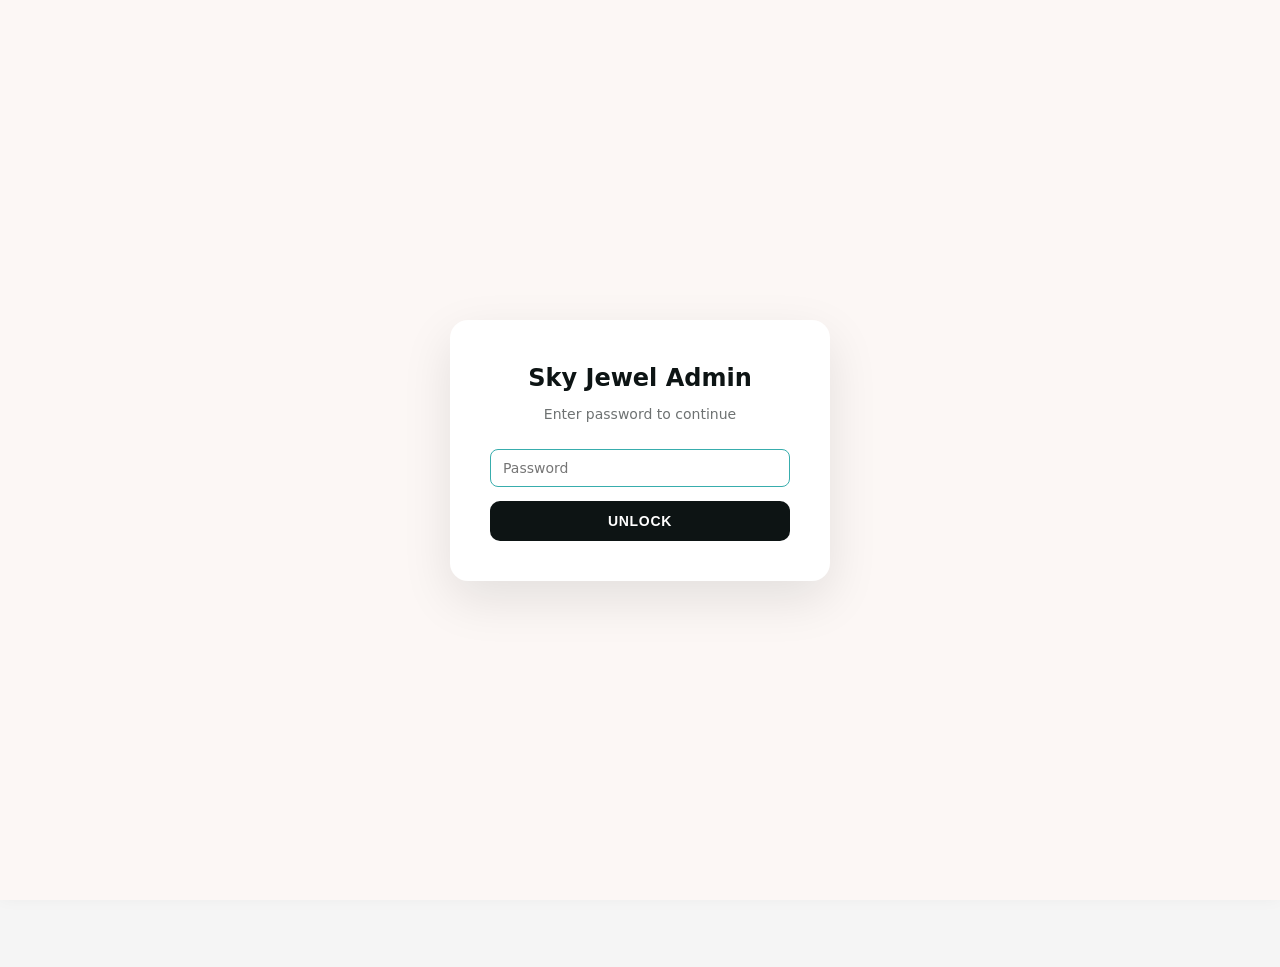
==== admin.html @ 489d31d0 "Add files via upload" ====
<!DOCTYPE html>
<html lang="en">
<head>
<meta charset="UTF-8" />
<meta name="viewport" content="width=device-width, initial-scale=1.0" />
<title>Sky Jewel — Admin Panel</title>
<meta name="robots" content="noindex,nofollow" />
<style>
  :root{
    --teal:#38adad; --teal-deep:#1f7d7d; --teal-soft:#cfeaea;
    --orange:#FE582A; --ink:#0d1414; --cream:#fcf7f5;
    --line:rgba(13,20,20,.10); --danger:#e53935;
    --shadow-sm:0 4px 18px rgba(13,20,20,.06);
    --shadow-md:0 18px 50px rgba(13,20,20,.10);
  }
  *{box-sizing:border-box;margin:0;padding:0}
  body{font-family:system-ui,-apple-system,Segoe UI,Roboto,Helvetica,Arial,sans-serif;background:#f5f5f5;color:var(--ink);line-height:1.5}

  .gate{position:fixed;inset:0;background:var(--cream);display:flex;align-items:center;justify-content:center;z-index:1000;padding:20px}
  .gate__card{background:#fff;border-radius:18px;padding:40px;box-shadow:var(--shadow-md);max-width:380px;width:100%;text-align:center}
  .gate__card h1{font-size:24px;margin-bottom:8px}
  .gate__card p{font-size:14px;color:rgba(13,20,20,.6);margin-bottom:24px}
  .gate__card input{width:100%;padding:12px 16px;border:1px solid var(--line);border-radius:10px;font-size:14px;margin-bottom:14px}
  .gate__card button{width:100%;padding:12px;border-radius:10px;background:var(--ink);color:#fff;border:none;font-weight:700;cursor:pointer;font-size:14px;text-transform:uppercase;letter-spacing:.05em}
  .gate__card button:hover{background:var(--teal)}
  .gate__err{color:var(--danger);font-size:13px;margin-top:-8px;margin-bottom:14px;display:none}

  .topbar{background:var(--ink);color:#fff;padding:16px 24px;display:flex;align-items:center;justify-content:space-between;gap:12px;flex-wrap:wrap;position:sticky;top:0;z-index:50;box-shadow:var(--shadow-sm)}
  .topbar h1{font-size:18px;letter-spacing:.05em;text-transform:uppercase}
  .topbar .actions{display:flex;gap:8px;flex-wrap:wrap}
  .btn{padding:10px 18px;border:none;border-radius:8px;font-weight:700;cursor:pointer;font-size:13px;text-transform:uppercase;letter-spacing:.04em;display:inline-flex;align-items:center;gap:6px;transition:transform .2s,background .2s}
  .btn:hover{transform:translateY(-1px)}
  .btn--primary{background:var(--teal);color:#fff}
  .btn--primary:hover{background:var(--teal-deep)}
  .btn--ghost{background:transparent;color:#fff;border:1px solid rgba(255,255,255,.3)}
  .btn--ghost:hover{background:rgba(255,255,255,.1)}
  .btn--danger{background:var(--danger);color:#fff}
  .btn--add{background:var(--teal-soft);color:var(--teal-deep)}
  .btn--ai{background:linear-gradient(135deg,#7c3aed,#3b82f6);color:#fff}
  .btn--small{padding:6px 12px;font-size:11px}
  .btn[disabled]{opacity:.5;cursor:not-allowed}

  .container{max-width:1200px;margin:0 auto;padding:24px}
  .grid-2{display:grid;grid-template-columns:1fr 1fr;gap:14px}
  @media (max-width:760px){.grid-2{grid-template-columns:1fr}}

  .card{background:#fff;border-radius:14px;padding:22px;box-shadow:var(--shadow-sm);margin-bottom:18px}
  .card h2{font-size:16px;text-transform:uppercase;letter-spacing:.06em;margin-bottom:16px;color:var(--teal-deep);display:flex;align-items:center;gap:8px}
  .card h2 .badge{background:var(--teal);color:#fff;font-size:11px;padding:2px 8px;border-radius:99px;letter-spacing:.05em}
  label{display:block;font-size:11px;font-weight:700;text-transform:uppercase;letter-spacing:.06em;color:rgba(13,20,20,.55);margin-bottom:6px}
  input[type=text],input[type=tel],input[type=password],textarea,select{width:100%;padding:10px 12px;border:1px solid var(--line);border-radius:8px;font-size:14px;font-family:inherit;background:#fafafa}
  input:focus,textarea:focus,select:focus{outline:none;border-color:var(--teal);background:#fff}
  textarea{resize:vertical;min-height:60px}

  .prod{background:#fff;border:1px solid var(--line);border-radius:14px;margin-bottom:14px;overflow:hidden;box-shadow:var(--shadow-sm)}
  .prod__head{padding:14px 18px;background:#fafafa;display:flex;align-items:center;justify-content:space-between;cursor:pointer;border-bottom:1px solid var(--line);gap:12px;flex-wrap:wrap}
  .prod__head h3{font-size:15px;display:flex;align-items:center;gap:10px;flex:1;min-width:0}
  .prod__head h3 span{overflow:hidden;text-overflow:ellipsis;white-space:nowrap}
  .prod__head .thumb{width:40px;height:40px;border-radius:8px;object-fit:cover;background:var(--teal-soft);border:1px solid var(--line);flex-shrink:0}
  .prod__head .arrow{transition:transform .2s;font-size:14px;color:rgba(13,20,20,.5)}
  .prod.is-open .prod__head .arrow{transform:rotate(90deg)}
  .prod__body{display:none;padding:20px}
  .prod.is-open .prod__body{display:block}
  .prod__actions{display:flex;gap:6px;align-items:center;flex-shrink:0}

  .section-title{font-size:11px;font-weight:700;text-transform:uppercase;letter-spacing:.06em;color:rgba(13,20,20,.55);margin:18px 0 10px;display:flex;align-items:center;justify-content:space-between}

  /* Images grid */
  .imgs-grid{display:grid;grid-template-columns:repeat(auto-fill,minmax(180px,1fr));gap:10px}
  .img-tile{border:1px solid var(--line);border-radius:10px;background:#fafafa;overflow:hidden;display:flex;flex-direction:column}
  .img-tile__preview{aspect-ratio:4/3;background:var(--teal-soft);display:flex;align-items:center;justify-content:center;color:var(--teal-deep);font-size:11px;text-align:center;overflow:hidden}
  .img-tile__preview img{width:100%;height:100%;object-fit:cover}
  .img-tile__body{padding:8px;display:flex;flex-direction:column;gap:6px}
  .img-tile__body input,.img-tile__body select{padding:6px 8px;font-size:12px;border-radius:6px}
  .img-tile__actions{display:flex;gap:4px;justify-content:space-between;align-items:center}
  .img-tile__del{background:rgba(229,57,53,.1);color:var(--danger);border:none;width:28px;height:28px;border-radius:6px;cursor:pointer;font-size:14px}
  .img-tile__del:hover{background:var(--danger);color:#fff}
  .add-img{display:flex;align-items:center;justify-content:center;border:2px dashed var(--line);border-radius:10px;aspect-ratio:4/3;cursor:pointer;color:rgba(13,20,20,.4);font-size:13px;transition:border-color .2s,color .2s}
  .add-img:hover{border-color:var(--teal);color:var(--teal-deep)}

  /* Colors */
  .colors-list{display:flex;flex-wrap:wrap;gap:8px;margin-bottom:10px}
  .color-chip{display:flex;align-items:center;gap:8px;padding:6px 8px 6px 12px;background:#fafafa;border:1px solid var(--line);border-radius:99px;font-size:13px}
  .color-chip__dot{width:18px;height:18px;border-radius:50%;border:1px solid var(--line)}
  .color-chip__remove{background:rgba(229,57,53,.1);color:var(--danger);border:none;width:22px;height:22px;border-radius:50%;cursor:pointer;font-size:14px;display:flex;align-items:center;justify-content:center}
  .color-chip__remove:hover{background:var(--danger);color:#fff}
  .color-add-row{display:grid;grid-template-columns:auto 1fr 1fr auto;gap:8px;align-items:center}
  @media (max-width:600px){.color-add-row{grid-template-columns:auto 1fr;gap:6px}.color-add-row input[type=text]{grid-column:span 1}}
  .color-add-row input[type=color]{width:40px;height:40px;border:1px solid var(--line);border-radius:8px;cursor:pointer;padding:2px;background:#fff}

  .footer-bar{position:sticky;bottom:0;background:#fff;border-top:1px solid var(--line);padding:14px 24px;display:flex;justify-content:space-between;align-items:center;gap:10px;flex-wrap:wrap;box-shadow:0 -4px 18px rgba(13,20,20,.06);z-index:40}
  .status{font-size:12px;color:rgba(13,20,20,.55)}
  .status.is-saved{color:var(--teal-deep)}
  .status.is-dirty{color:var(--orange);font-weight:700}

  .toast{position:fixed;bottom:80px;left:50%;transform:translateX(-50%);background:var(--ink);color:#fff;padding:14px 22px;border-radius:99px;font-size:13px;box-shadow:var(--shadow-md);z-index:200;opacity:0;pointer-events:none;transition:opacity .3s,transform .3s;max-width:90vw}
  .toast.show{opacity:1;transform:translateX(-50%) translateY(-8px)}

  .pending-images{margin-top:12px;padding:12px;background:#fff8e1;border-left:3px solid var(--orange);border-radius:8px;font-size:13px}
  .pending-images h4{font-size:12px;text-transform:uppercase;color:var(--orange);margin-bottom:6px;letter-spacing:.05em}
  .pending-images ul{list-style:none;padding:0}
  .pending-images li{padding:4px 0;display:flex;justify-content:space-between;align-items:center;gap:10px;flex-wrap:wrap}
  .pending-images li code{background:rgba(0,0,0,.06);padding:2px 6px;border-radius:4px;font-size:12px}
  .pending-images .btn{padding:5px 10px;font-size:11px}

  /* AI Modal */
  .modal{position:fixed;inset:0;background:rgba(0,0,0,.5);display:none;align-items:center;justify-content:center;z-index:300;padding:20px}
  .modal.show{display:flex}
  .modal__card{background:#fff;border-radius:14px;padding:24px;max-width:500px;width:100%;box-shadow:var(--shadow-md)}
  .modal__card h3{font-size:18px;margin-bottom:6px}
  .modal__card p{font-size:13px;color:rgba(13,20,20,.6);margin-bottom:14px}
  .modal__actions{display:flex;gap:8px;justify-content:flex-end;margin-top:14px}

  .hint{font-size:12px;color:rgba(13,20,20,.55);line-height:1.5;margin-top:6px}
</style>
</head>
<body>

<div class="gate" id="gate">
  <div class="gate__card">
    <h1>Sky Jewel Admin</h1>
    <p>Enter password to continue</p>
    <input type="password" id="gatePass" placeholder="Password" autocomplete="off" />
    <div class="gate__err" id="gateErr">Incorrect password</div>
    <button id="gateBtn">Unlock</button>
  </div>
</div>

<header class="topbar">
  <h1>Sky Jewel — Products Admin</h1>
  <div class="actions">
    <a href="products.html" target="_blank" class="btn btn--ghost">Preview</a>
    <button id="btnImport" class="btn btn--ghost">Import JSON</button>
    <input type="file" id="fileImport" accept="application/json" style="display:none" />
    <button id="btnExport" class="btn btn--primary">Export products.json</button>
  </div>
</header>

<div class="container">

  <!-- AI Settings -->
  <div class="card">
    <h2>✨ AI Settings <span class="badge" id="aiStatus">Not configured</span></h2>
    <div class="grid-2">
      <div>
        <label>Provider</label>
        <select id="aiProvider">
          <option value="groq">Groq (free tier — recommended)</option>
          <option value="openai">OpenAI</option>
          <option value="custom">Custom OpenAI-compatible</option>
        </select>
      </div>
      <div>
        <label>Model</label>
        <input type="text" id="aiModel" placeholder="llama-3.3-70b-versatile" />
      </div>
      <div style="grid-column:1/-1">
        <label>API Key</label>
        <input type="password" id="aiKey" placeholder="Paste your API key" autocomplete="off" />
        <p class="hint">Stored only in this browser (localStorage). Get a free Groq key at <a href="https://console.groq.com/keys" target="_blank" style="color:var(--teal-deep)">console.groq.com/keys</a>.</p>
      </div>
      <div id="aiCustomEndpointWrap" style="display:none;grid-column:1/-1">
        <label>Custom endpoint URL</label>
        <input type="text" id="aiEndpoint" placeholder="https://api.example.com/v1/chat/completions" />
      </div>
    </div>
  </div>

  <!-- General -->
  <div class="card">
    <h2>General Settings</h2>
    <div class="grid-2">
      <div><label>Hero Kicker (English)</label><input type="text" id="heroKickerEn" /></div>
      <div><label>Hero Kicker (Arabic)</label><input type="text" id="heroKickerAr" dir="rtl" /></div>
      <div><label>Hero Title (English)</label><input type="text" id="heroTitleEn" /></div>
      <div><label>Hero Title (Arabic)</label><input type="text" id="heroTitleAr" dir="rtl" /></div>
      <div><label>WhatsApp Phone (digits + country code)</label><input type="tel" id="waPhone" placeholder="966583801179" /></div>
    </div>
  </div>

  <!-- Products -->
  <div class="card">
    <h2>Products <span class="badge" id="prodCount">0</span></h2>
    <div id="productsList"></div>
    <button class="btn btn--add" id="btnAddProduct">+ Add Product</button>
  </div>

  <div class="card" id="pendingCard" style="display:none">
    <h2>Pending Image Files</h2>
    <p style="font-size:13px;color:rgba(13,20,20,.6);margin-bottom:10px">
      You uploaded these images. Click <strong>Download</strong> for each, then place them inside the
      <code>images/</code> folder of your project before pushing to GitHub.
    </p>
    <div class="pending-images"><ul id="pendingList"></ul></div>
  </div>

</div>

<div class="footer-bar">
  <span class="status" id="status">Loading…</span>
  <div class="actions">
    <button id="btnReset" class="btn btn--danger">Reset to Saved</button>
    <button id="btnExport2" class="btn btn--primary">Export products.json</button>
  </div>
</div>

<div class="toast" id="toast"></div>

<!-- AI Modal -->
<div class="modal" id="aiModal">
  <div class="modal__card">
    <h3>✨ Generate with AI</h3>
    <p>Describe the product briefly. AI will fill in name (EN+AR), description (EN+AR), and suggest colors.</p>
    <textarea id="aiPrompt" rows="3" placeholder="e.g. Premium ceramic mug 350ml with custom logo, gift box included"></textarea>
    <p class="hint" style="margin-top:8px">Existing fields will be overwritten. Existing colors and images are kept.</p>
    <div class="modal__actions">
      <button class="btn btn--ghost" id="aiCancel" style="background:#eee;color:var(--ink);border:none">Cancel</button>
      <button class="btn btn--ai" id="aiGenerate">Generate</button>
    </div>
  </div>
</div>

<script>
/* ============ Config ============ */
const ADMIN_PASSWORD = "skyjewel2026";   // change to your own; client-side only
const DEFAULT_MODELS = {
  groq: "llama-3.3-70b-versatile",
  openai: "gpt-4o-mini",
  custom: ""
};
const ENDPOINTS = {
  groq: "https://api.groq.com/openai/v1/chat/completions",
  openai: "https://api.openai.com/v1/chat/completions",
  custom: ""  // user-provided
};

/* ============ Gate ============ */
const $ = id => document.getElementById(id);
const gate = $('gate'), gatePass = $('gatePass'), gateBtn = $('gateBtn'), gateErr = $('gateErr');
function unlock(){ gate.style.display='none'; sessionStorage.setItem('sj_admin','1'); }
function tryLogin(){ if (gatePass.value === ADMIN_PASSWORD) unlock(); else { gateErr.style.display='block'; gatePass.value=''; gatePass.focus(); } }
gateBtn.addEventListener('click', tryLogin);
gatePass.addEventListener('keydown', e => { if (e.key==='Enter') tryLogin(); });
if (sessionStorage.getItem('sj_admin')==='1') unlock(); else gatePass.focus();

/* ============ State ============ */
let state = null;
let savedJSON = null;
const pendingImages = new Map();   // safeName -> dataUrl
let aiTargetIdx = -1;

const toast = (msg, ms=2400) => { const t=$('toast'); t.textContent=msg; t.classList.add('show'); clearTimeout(toast._t); toast._t=setTimeout(()=>t.classList.remove('show'), ms); };
const setStatus = (txt, cls='') => { const s=$('status'); s.textContent=txt; s.className='status '+cls; };
const markDirty = () => setStatus('● Unsaved changes — export to apply', 'is-dirty');
const markClean = () => setStatus('All changes saved', 'is-saved');

const escapeHtml = s => String(s ?? '').replace(/[&<>"']/g, c => ({'&':'&amp;','<':'&lt;','>':'&gt;','"':'&quot;',"'":'&#39;'}[c]));
const escapeAttr = s => escapeHtml(s);
const slug = s => String(s||'').toLowerCase().trim().replace(/[^a-z0-9]+/g,'-').replace(/^-|-$/g,'') || 'c';
const newId = () => 'p' + Math.random().toString(36).slice(2,8);

const DEFAULT = {
  hero: { kicker: { en: "Our Collection", ar: "مجموعتنا" }, title: { en: "Premium products crafted for your brand.", ar: "منتجات متميزة مصممة لعلامتك." } },
  whatsappPhone: "966583801179",
  products: []
};

function migrateProduct(p){
  // Ensure new schema: images[], colors[].id
  if (!Array.isArray(p.images)){
    p.images = p.image ? [{ url: p.image }] : [];
    delete p.image;
  }
  (p.colors||[]).forEach(c => { if (!c.id) c.id = slug(c.name?.en); });
  return p;
}

/* ============ Load ============ */
async function loadInitial(){
  const cached = localStorage.getItem('sj_admin_state');
  if (cached){
    try { state = JSON.parse(cached); (state.products||[]).forEach(migrateProduct); render(); markDirty(); return; } catch(e){}
  }
  try {
    const r = await fetch('products.json', {cache:'no-store'});
    if (!r.ok) throw new Error();
    state = await r.json();
  } catch {
    state = JSON.parse(JSON.stringify(DEFAULT));
  }
  (state.products||[]).forEach(migrateProduct);
  savedJSON = JSON.stringify(stripPrivate(state));
  render(); markClean();
  loadAISettings();
}

/* ============ Render ============ */
function render(){
  $('heroKickerEn').value = state.hero?.kicker?.en || '';
  $('heroKickerAr').value = state.hero?.kicker?.ar || '';
  $('heroTitleEn').value  = state.hero?.title?.en  || '';
  $('heroTitleAr').value  = state.hero?.title?.ar  || '';
  $('waPhone').value      = state.whatsappPhone     || '';
  renderProducts();
  renderPending();
  cacheState();
}

function renderProducts(){
  const list = $('productsList');
  list.innerHTML = '';
  $('prodCount').textContent = state.products.length;
  state.products.forEach((p, idx) => {
    const firstImg = (p.images && p.images[0])?.url || '';
    const thumb = pendingImages.get((firstImg||'').replace(/^images\//,'')) || firstImg;
    const el = document.createElement('div');
    el.className = 'prod' + (p._open ? ' is-open' : '');
    el.dataset.idx = idx;
    el.innerHTML = `
      <div class="prod__head">
        <h3>
          ${thumb ? `<img src="${escapeAttr(thumb)}" class="thumb" alt="" onerror="this.style.display='none'" />` : `<span class="thumb"></span>`}
          <span>${escapeHtml(p.name?.en || 'Untitled')}<span style="color:rgba(13,20,20,.4);font-weight:400"> — ${escapeHtml(p.name?.ar || '')}</span></span>
        </h3>
        <div class="prod__actions">
          <button class="btn btn--ai btn--small" data-act="ai" title="AI fill">✨ AI</button>
          <button class="btn btn--small" data-act="up" title="Move up" style="background:#eee;color:var(--ink)">↑</button>
          <button class="btn btn--small" data-act="down" title="Move down" style="background:#eee;color:var(--ink)">↓</button>
          <button class="btn btn--danger btn--small" data-act="del">Delete</button>
          <span class="arrow">▶</span>
        </div>
      </div>
      <div class="prod__body">
        <div class="grid-2">
          <div><label>Name (English)</label><input type="text" data-field="name.en" value="${escapeAttr(p.name?.en || '')}" /></div>
          <div><label>Name (Arabic)</label><input type="text" data-field="name.ar" value="${escapeAttr(p.name?.ar || '')}" dir="rtl" /></div>
          <div><label>Description (English)</label><textarea data-field="description.en">${escapeHtml(p.description?.en || '')}</textarea></div>
          <div><label>Description (Arabic)</label><textarea data-field="description.ar" dir="rtl">${escapeHtml(p.description?.ar || '')}</textarea></div>
        </div>

        <div class="section-title">Images <span style="color:rgba(13,20,20,.4);font-weight:400;text-transform:none;letter-spacing:0">${(p.images||[]).length} total</span></div>
        <div class="imgs-grid">
          ${(p.images||[]).map((im, ii) => renderImageTile(p, im, ii)).join('')}
          <label class="add-img" data-add-img>
            + Add image
            <input type="file" accept="image/*" multiple class="js-add-imgs" style="display:none" />
          </label>
        </div>

        <div class="section-title">Available Colors <span style="color:rgba(13,20,20,.4);font-weight:400;text-transform:none;letter-spacing:0">${(p.colors||[]).length} total</span></div>
        <div class="colors-list">
          ${(p.colors||[]).map((c,ci) => `
            <div class="color-chip">
              <span class="color-chip__dot" style="background:${escapeAttr(c.hex)}"></span>
              <span>${escapeHtml(c.name?.en || '')}</span>
              <span style="color:rgba(13,20,20,.4)">/ ${escapeHtml(c.name?.ar || '')}</span>
              <button class="color-chip__remove" data-color-del="${ci}" title="Remove">×</button>
            </div>
          `).join('') || '<span style="font-size:13px;color:rgba(13,20,20,.5)">No colors yet</span>'}
        </div>
        <div class="color-add-row">
          <input type="color" class="js-color-hex" value="#38adad" />
          <input type="text" class="js-color-en" placeholder="Color name (EN)" />
          <input type="text" class="js-color-ar" placeholder="Color name (AR)" dir="rtl" />
          <button class="btn btn--add" data-act="add-color">+ Add</button>
        </div>
      </div>
    `;
    list.appendChild(el);
  });
}

function renderImageTile(product, image, ii){
  const url = image.url || '';
  const preview = pendingImages.get(url.replace(/^images\//,'')) || url;
  const colorOptions = (product.colors||[]).map(c =>
    `<option value="${escapeAttr(c.id)}" ${image.colorId===c.id?'selected':''}>${escapeHtml(c.name?.en || c.id)}</option>`
  ).join('');
  return `
    <div class="img-tile" data-img-idx="${ii}">
      <div class="img-tile__preview">
        ${preview ? `<img src="${escapeAttr(preview)}" alt="" onerror="this.parentElement.textContent='Missing file'" />` : 'No image'}
      </div>
      <div class="img-tile__body">
        <input type="text" data-img-field="url" value="${escapeAttr(url)}" placeholder="images/file.png" />
        <select data-img-field="colorId">
          <option value="">— Not linked to a color —</option>
          ${colorOptions}
        </select>
        <div class="img-tile__actions">
          <label class="btn btn--small btn--add" style="margin:0">
            Replace
            <input type="file" accept="image/*" class="js-replace-img" style="display:none" />
          </label>
          <button class="img-tile__del" data-img-del="${ii}" title="Remove">×</button>
        </div>
      </div>
    </div>
  `;
}

function renderPending(){
  const card = $('pendingCard'), list = $('pendingList');
  if (pendingImages.size === 0){ card.style.display='none'; return; }
  card.style.display='block';
  list.innerHTML = '';
  for (const [filename] of pendingImages.entries()){
    const li = document.createElement('li');
    li.innerHTML = `<span><code>images/${escapeHtml(filename)}</code></span><button class="btn btn--primary" data-download="${escapeAttr(filename)}">Download</button>`;
    list.appendChild(li);
  }
}

/* ============ Helpers ============ */
function setNested(obj, path, value){
  const parts = path.split('.'); let o = obj;
  for (let i=0;i<parts.length-1;i++){ if (!o[parts[i]]) o[parts[i]] = {}; o = o[parts[i]]; }
  o[parts[parts.length-1]] = value;
}
function cacheState(){ try { localStorage.setItem('sj_admin_state', JSON.stringify(state)); } catch(e){} }
function checkDirty(){ if (JSON.stringify(stripPrivate(state)) !== savedJSON) markDirty(); else markClean(); }
function stripPrivate(obj){ const c = JSON.parse(JSON.stringify(obj)); (c.products||[]).forEach(p => delete p._open); return c; }
function safeFilename(name){ return name.toLowerCase().replace(/[^a-z0-9.-]+/g,'-').replace(/-+/g,'-'); }
function readFileAsDataURL(file){ return new Promise((res, rej) => { const r = new FileReader(); r.onload = e => res(e.target.result); r.onerror = rej; r.readAsDataURL(file); }); }

async function attachImageToProduct(idx, file){
  const safeName = safeFilename(file.name);
  const dataUrl = await readFileAsDataURL(file);
  pendingImages.set(safeName, dataUrl);
  if (!state.products[idx].images) state.products[idx].images = [];
  state.products[idx].images.push({ url: 'images/' + safeName });
  state.products[idx]._open = true;
}

/* ============ General inputs ============ */
['heroKickerEn','heroKickerAr','heroTitleEn','heroTitleAr','waPhone'].forEach(id => {
  $(id).addEventListener('input', () => {
    if (!state.hero) state.hero = { kicker:{}, title:{} };
    if (!state.hero.kicker) state.hero.kicker = {};
    if (!state.hero.title) state.hero.title = {};
    state.hero.kicker.en = $('heroKickerEn').value;
    state.hero.kicker.ar = $('heroKickerAr').value;
    state.hero.title.en  = $('heroTitleEn').value;
    state.hero.title.ar  = $('heroTitleAr').value;
    state.whatsappPhone  = $('waPhone').value;
    cacheState(); checkDirty();
  });
});

/* ============ Product list events ============ */
$('productsList').addEventListener('click', async (e) => {
  const prod = e.target.closest('.prod'); if (!prod) return;
  const idx = +prod.dataset.idx;
  const act = e.target.closest('[data-act]')?.dataset.act;
  const colorDel = e.target.closest('[data-color-del]');
  const imgDel = e.target.closest('[data-img-del]');

  // Header click toggles open (ignore when clicking action buttons)
  if (e.target.closest('.prod__head') && !e.target.closest('[data-act]')){
    state.products[idx]._open = !state.products[idx]._open;
    renderProducts(); return;
  }
  if (act === 'del'){ if (confirm('Delete this product?')){ state.products.splice(idx,1); renderProducts(); checkDirty(); cacheState(); } return; }
  if (act === 'up' && idx > 0){ [state.products[idx-1], state.products[idx]] = [state.products[idx], state.products[idx-1]]; renderProducts(); checkDirty(); cacheState(); return; }
  if (act === 'down' && idx < state.products.length-1){ [state.products[idx+1], state.products[idx]] = [state.products[idx], state.products[idx+1]]; renderProducts(); checkDirty(); cacheState(); return; }
  if (act === 'ai'){ openAI(idx); return; }
  if (act === 'add-color'){
    const hex = prod.querySelector('.js-color-hex').value;
    const en = prod.querySelector('.js-color-en').value.trim();
    const ar = prod.querySelector('.js-color-ar').value.trim();
    if (!en){ toast('Color name (EN) is required'); return; }
    if (!state.products[idx].colors) state.products[idx].colors = [];
    state.products[idx].colors.push({ id: slug(en), name:{en, ar: ar||en}, hex });
    state.products[idx]._open = true;
    renderProducts(); checkDirty(); cacheState(); return;
  }
  if (colorDel){
    const ci = +colorDel.dataset.colorDel;
    const removedId = state.products[idx].colors[ci]?.id;
    state.products[idx].colors.splice(ci,1);
    // Unbind any images that referenced this color
    (state.products[idx].images||[]).forEach(im => { if (im.colorId === removedId) delete im.colorId; });
    renderProducts(); checkDirty(); cacheState(); return;
  }
  if (imgDel){
    const ii = +imgDel.dataset.imgDel;
    state.products[idx].images.splice(ii, 1);
    renderProducts(); checkDirty(); cacheState(); return;
  }
});

/* Inline field edits */
$('productsList').addEventListener('input', e => {
  const prod = e.target.closest('.prod'); if (!prod) return;
  const idx = +prod.dataset.idx;

  // Image tile fields
  const tile = e.target.closest('[data-img-idx]');
  if (tile){
    const ii = +tile.dataset.imgIdx;
    const f = e.target.dataset.imgField;
    if (f) state.products[idx].images[ii][f] = e.target.value;
    cacheState(); checkDirty(); return;
  }

  const field = e.target.dataset.field;
  if (!field) return;
  if (field.includes('.')) setNested(state.products[idx], field, e.target.value);
  else state.products[idx][field] = e.target.value;
  cacheState(); checkDirty();
});

/* Image uploads (multi add + replace) */
$('productsList').addEventListener('change', async (e) => {
  const prod = e.target.closest('.prod'); if (!prod) return;
  const idx = +prod.dataset.idx;

  // Replace single image
  if (e.target.classList.contains('js-replace-img') && e.target.files[0]){
    const tile = e.target.closest('[data-img-idx]');
    const ii = +tile.dataset.imgIdx;
    const file = e.target.files[0];
    const safeName = safeFilename(file.name);
    pendingImages.set(safeName, await readFileAsDataURL(file));
    state.products[idx].images[ii].url = 'images/' + safeName;
    state.products[idx]._open = true;
    renderProducts(); renderPending(); checkDirty(); cacheState();
    toast('Image replaced');
    return;
  }
  // Add multiple
  if (e.target.classList.contains('js-add-imgs') && e.target.files.length){
    for (const file of e.target.files) await attachImageToProduct(idx, file);
    renderProducts(); renderPending(); checkDirty(); cacheState();
    toast('Image(s) added — remember to download before push');
  }
});

/* Click on add-img tile triggers file picker */
$('productsList').addEventListener('click', e => {
  const lab = e.target.closest('[data-add-img]');
  if (lab){ const inp = lab.querySelector('.js-add-imgs'); if (inp && e.target !== inp) inp.click(); }
});

/* Pending downloads */
$('pendingList').addEventListener('click', e => {
  const btn = e.target.closest('[data-download]'); if (!btn) return;
  const filename = btn.dataset.download;
  const dataUrl = pendingImages.get(filename); if (!dataUrl) return;
  const a = document.createElement('a'); a.href = dataUrl; a.download = filename;
  document.body.appendChild(a); a.click(); a.remove();
});

/* Add product */
$('btnAddProduct').addEventListener('click', () => {
  state.products.push({
    id: newId(),
    name: { en: 'New Product', ar: 'منتج جديد' },
    description: { en: '', ar: '' },
    images: [],
    colors: [],
    _open: true
  });
  renderProducts(); checkDirty(); cacheState();
  $('productsList').lastElementChild?.scrollIntoView({behavior:'smooth', block:'center'});
});

/* Export / Import / Reset */
function doExport(){
  const data = stripPrivate(state);
  const json = JSON.stringify(data, null, 2);
  const blob = new Blob([json], {type:'application/json'});
  const url = URL.createObjectURL(blob);
  const a = document.createElement('a'); a.href = url; a.download = 'products.json';
  document.body.appendChild(a); a.click(); a.remove(); URL.revokeObjectURL(url);
  savedJSON = json; markClean();
  toast('products.json downloaded. Replace it in your repo and push.');
}
$('btnExport').addEventListener('click', doExport);
$('btnExport2').addEventListener('click', doExport);

$('btnImport').addEventListener('click', () => $('fileImport').click());
$('fileImport').addEventListener('change', e => {
  const f = e.target.files[0]; if (!f) return;
  const r = new FileReader();
  r.onload = ev => {
    try {
      const data = JSON.parse(ev.target.result);
      if (!data.products) throw new Error('Missing "products" array');
      state = data; (state.products||[]).forEach(migrateProduct);
      render(); checkDirty();
      toast('Imported successfully');
    } catch(err){ alert('Invalid JSON: ' + err.message); }
  };
  r.readAsText(f); e.target.value = '';
});

$('btnReset').addEventListener('click', async () => {
  if (!confirm('Discard all unsaved changes and reload from products.json?')) return;
  localStorage.removeItem('sj_admin_state');
  pendingImages.clear();
  await loadInitial(); toast('Reset complete');
});

window.addEventListener('beforeunload', e => {
  if (JSON.stringify(stripPrivate(state)) !== savedJSON){ e.preventDefault(); e.returnValue=''; }
});

/* ============ AI Settings ============ */
function loadAISettings(){
  const saved = JSON.parse(localStorage.getItem('sj_ai') || '{}');
  $('aiProvider').value = saved.provider || 'groq';
  $('aiModel').value    = saved.model || DEFAULT_MODELS[$('aiProvider').value];
  $('aiKey').value      = saved.key || '';
  $('aiEndpoint').value = saved.endpoint || '';
  toggleCustomEndpoint();
  updateAIStatus();
}
function saveAISettings(){
  const settings = {
    provider: $('aiProvider').value,
    model: $('aiModel').value.trim(),
    key: $('aiKey').value.trim(),
    endpoint: $('aiEndpoint').value.trim()
  };
  localStorage.setItem('sj_ai', JSON.stringify(settings));
  updateAIStatus();
}
function updateAIStatus(){
  const s = JSON.parse(localStorage.getItem('sj_ai') || '{}');
  // Auto-fill model if user pasted a key but model is empty
  if (s.key && !s.model){
    const def = DEFAULT_MODELS[s.provider || 'groq'];
    if (def){ $('aiModel').value = def; s.model = def; localStorage.setItem('sj_ai', JSON.stringify(s)); }
  }
  const ok = !!s.key;
  const badge = $('aiStatus');
  badge.textContent = ok ? 'Ready' : 'Not configured';
  badge.style.background = ok ? 'var(--teal)' : 'var(--orange)';
}
function toggleCustomEndpoint(){
  const isCustom = $('aiProvider').value === 'custom';
  $('aiCustomEndpointWrap').style.display = isCustom ? '' : 'none';
}
$('aiProvider').addEventListener('change', () => {
  // Auto-fill model when switching providers
  if (!$('aiModel').value || Object.values(DEFAULT_MODELS).includes($('aiModel').value)){
    $('aiModel').value = DEFAULT_MODELS[$('aiProvider').value] || '';
  }
  toggleCustomEndpoint(); saveAISettings();
});
['aiModel','aiKey','aiEndpoint'].forEach(id => $(id).addEventListener('input', saveAISettings));

/* ============ AI Modal ============ */
function openAI(idx){
  const s = JSON.parse(localStorage.getItem('sj_ai') || '{}');
  if (!s.key){ toast('Configure AI settings first (add API key above)', 4000); window.scrollTo({top:0,behavior:'smooth'}); return; }
  aiTargetIdx = idx;
  $('aiPrompt').value = state.products[idx].name?.en && state.products[idx].name.en !== 'New Product' ? state.products[idx].name.en : '';
  $('aiModal').classList.add('show');
  setTimeout(() => $('aiPrompt').focus(), 50);
}
$('aiCancel').addEventListener('click', () => $('aiModal').classList.remove('show'));
$('aiModal').addEventListener('click', e => { if (e.target === $('aiModal')) $('aiModal').classList.remove('show'); });

$('aiGenerate').addEventListener('click', async () => {
  const hint = $('aiPrompt').value.trim();
  if (!hint){ toast('Please describe the product first'); return; }
  const btn = $('aiGenerate'); btn.disabled = true; btn.textContent = 'Generating…';
  try {
    const result = await callAI(hint);
    const p = state.products[aiTargetIdx];
    p.name = { en: result.name?.en || p.name.en, ar: result.name?.ar || p.name.ar };
    p.description = { en: result.description?.en || p.description.en, ar: result.description?.ar || p.description.ar };
    // Add suggested colors only if we have none
    if (Array.isArray(result.colors) && result.colors.length && (!p.colors || !p.colors.length)){
      p.colors = result.colors.map(c => ({ id: slug(c.name?.en), name: { en: c.name?.en || '', ar: c.name?.ar || c.name?.en || '' }, hex: c.hex || '#888' }));
    }
    p._open = true;
    renderProducts(); checkDirty(); cacheState();
    $('aiModal').classList.remove('show');
    toast('AI fill complete');
  } catch(err){
    alert('AI error: ' + err.message);
  } finally {
    btn.disabled = false; btn.textContent = 'Generate';
  }
});

async function callAI(hint){
  const s = JSON.parse(localStorage.getItem('sj_ai') || '{}');
  const endpoint = s.provider === 'custom' ? s.endpoint : ENDPOINTS[s.provider];
  if (!endpoint) throw new Error('No endpoint configured');
  const sys = `You are an assistant that returns JSON for a corporate gifts/branding catalog (Sky Jewel, Saudi Arabia).
Output ONLY valid JSON, no markdown fences, with this exact shape:
{"name":{"en":"...","ar":"..."},"description":{"en":"short 1-2 sentence sales pitch","ar":"الترجمة"},"colors":[{"name":{"en":"Color","ar":"اللون"},"hex":"#RRGGBB"}]}
Provide 3-4 plausible color options unless the user explicitly states colors. Keep descriptions concise (max 25 words).`;
  const body = {
    model: s.model,
    messages: [
      { role: 'system', content: sys },
      { role: 'user',   content: 'Product brief: ' + hint }
    ],
    temperature: 0.6
  };
  // OpenAI/Groq support response_format JSON for some models
  if (s.provider === 'groq' || s.provider === 'openai') body.response_format = { type: 'json_object' };

  const res = await fetch(endpoint, {
    method: 'POST',
    headers: { 'Content-Type': 'application/json', 'Authorization': 'Bearer ' + s.key },
    body: JSON.stringify(body)
  });
  if (!res.ok){ const t = await res.text(); throw new Error(`${res.status} ${t.slice(0,200)}`); }
  const data = await res.json();
  const content = data.choices?.[0]?.message?.content || '';
  let parsed;
  try { parsed = JSON.parse(content); }
  catch { // strip code fences if any
    const m = content.match(/\{[\s\S]*\}/); if (!m) throw new Error('AI did not return JSON');
    parsed = JSON.parse(m[0]);
  }
  return parsed;
}

/* ============ Boot ============ */
loadInitial();
</script>
</body>
</html>
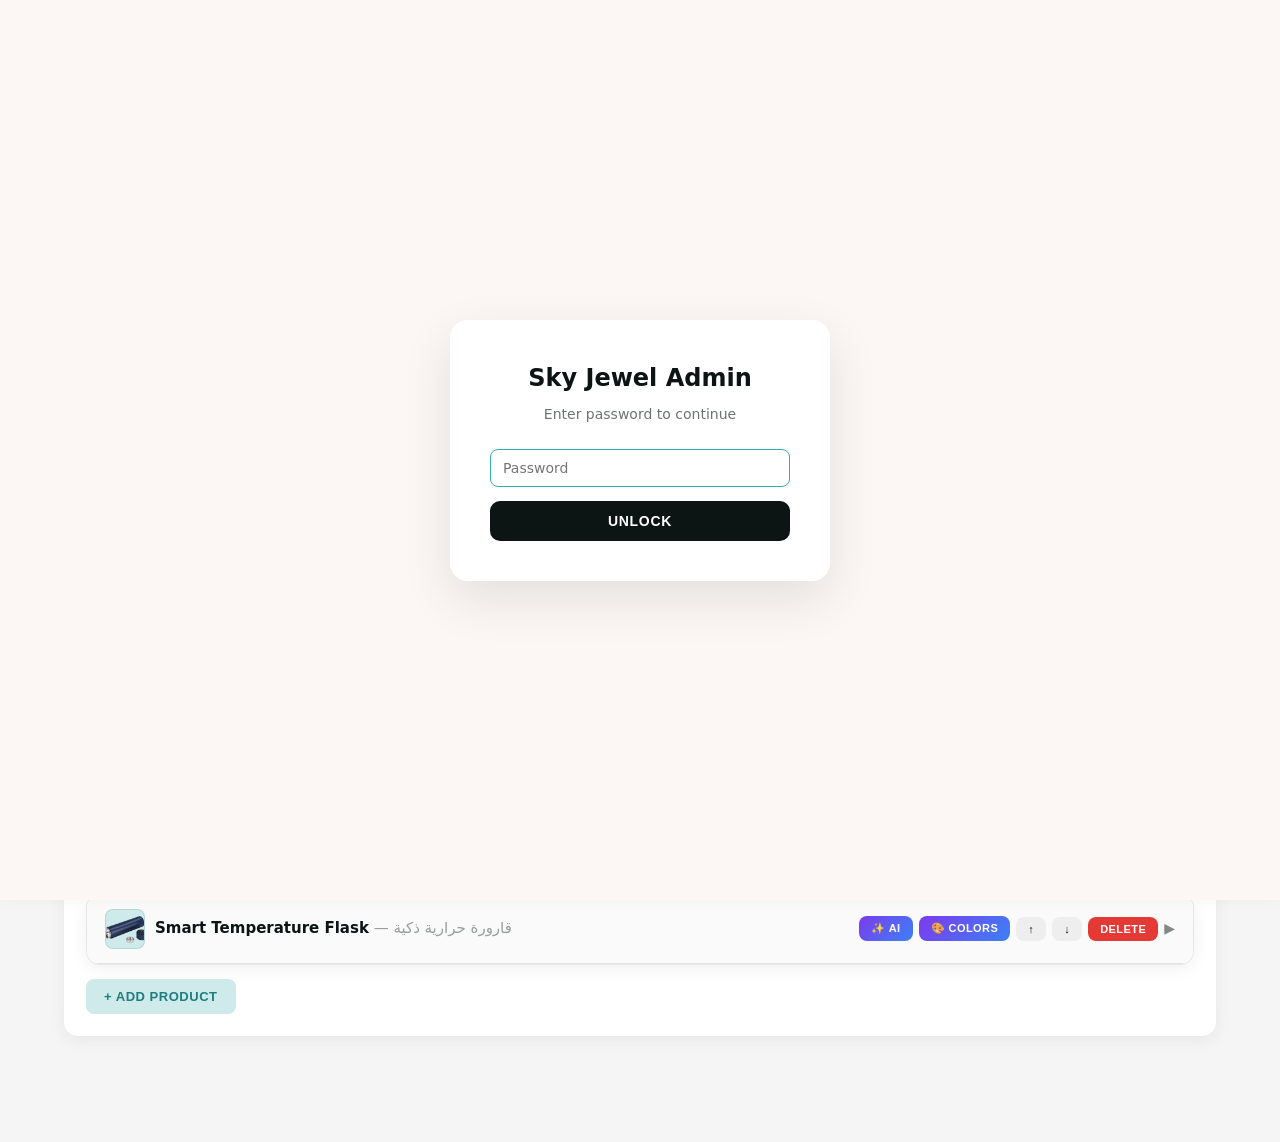
==== commit 498df56d: "Add files via upload" ====
--- a/admin.html
+++ b/admin.html
@@ -87,6 +87,15 @@
   .color-add-row{display:grid;grid-template-columns:auto 1fr 1fr auto;gap:8px;align-items:center}
   @media (max-width:600px){.color-add-row{grid-template-columns:auto 1fr;gap:6px}.color-add-row input[type=text]{grid-column:span 1}}
   .color-add-row input[type=color]{width:40px;height:40px;border:1px solid var(--line);border-radius:8px;cursor:pointer;padding:2px;background:#fff}
+
+  /* Master colors grid */
+  .master-colors{display:flex;flex-wrap:wrap;gap:8px}
+  .mc-chip{display:flex;align-items:center;gap:8px;padding:6px 12px 6px 8px;background:#fafafa;border:1px solid var(--line);border-radius:99px;cursor:pointer;user-select:none;transition:background .15s,border-color .15s}
+  .mc-chip:hover{background:#f0f0f0}
+  .mc-chip.is-on{background:var(--teal-soft);border-color:var(--teal)}
+  .mc-chip__dot{width:18px;height:18px;border-radius:50%;border:1px solid var(--line);flex-shrink:0}
+  .mc-chip__name{font-size:13px;color:var(--ink)}
+  .mc-chip input{display:none}
 
   .footer-bar{position:sticky;bottom:0;background:#fff;border-top:1px solid var(--line);padding:14px 24px;display:flex;justify-content:space-between;align-items:center;gap:10px;flex-wrap:wrap;box-shadow:0 -4px 18px rgba(13,20,20,.06);z-index:40}
   .status{font-size:12px;color:rgba(13,20,20,.55)}
@@ -159,6 +168,10 @@
         <input type="password" id="aiKey" placeholder="Paste your API key" autocomplete="off" />
         <p class="hint">Stored only in this browser (localStorage). Get a free Groq key at <a href="https://console.groq.com/keys" target="_blank" style="color:var(--teal-deep)">console.groq.com/keys</a>.</p>
       </div>
+      <div>
+        <label>Vision Model (used when product has images)</label>
+        <input type="text" id="aiVisionModel" placeholder="meta-llama/llama-4-scout-17b-16e-instruct" />
+      </div>
       <div id="aiCustomEndpointWrap" style="display:none;grid-column:1/-1">
         <label>Custom endpoint URL</label>
         <input type="text" id="aiEndpoint" placeholder="https://api.example.com/v1/chat/completions" />
@@ -211,8 +224,9 @@
   <div class="modal__card">
     <h3>✨ Generate with AI</h3>
     <p>Describe the product briefly. AI will fill in name (EN+AR), description (EN+AR), and suggest colors.</p>
-    <textarea id="aiPrompt" rows="3" placeholder="e.g. Premium ceramic mug 350ml with custom logo, gift box included"></textarea>
-    <p class="hint" style="margin-top:8px">Existing fields will be overwritten. Existing colors and images are kept.</p>
+    <textarea id="aiPrompt" rows="3" placeholder="e.g. Premium ceramic mug 350ml with custom logo (or leave blank if you uploaded an image)"></textarea>
+    <p class="hint" id="aiVisionHint" style="margin-top:8px"></p>
+    <p class="hint" style="margin-top:4px">Existing fields will be overwritten. Existing colors and images are kept.</p>
     <div class="modal__actions">
       <button class="btn btn--ghost" id="aiCancel" style="background:#eee;color:var(--ink);border:none">Cancel</button>
       <button class="btn btn--ai" id="aiGenerate">Generate</button>
@@ -228,6 +242,11 @@
   openai: "gpt-4o-mini",
   custom: ""
 };
+const DEFAULT_VISION_MODELS = {
+  groq: "meta-llama/llama-4-scout-17b-16e-instruct",
+  openai: "gpt-4o-mini",
+  custom: ""
+};
 const ENDPOINTS = {
   groq: "https://api.groq.com/openai/v1/chat/completions",
   openai: "https://api.openai.com/v1/chat/completions",
@@ -260,34 +279,65 @@
 const newId = () => 'p' + Math.random().toString(36).slice(2,8);
 
 const DEFAULT = {
+  config: { colors: [], sections: [], types: [] },
   hero: { kicker: { en: "Our Collection", ar: "مجموعتنا" }, title: { en: "Premium products crafted for your brand.", ar: "منتجات متميزة مصممة لعلامتك." } },
   whatsappPhone: "966583801179",
   products: []
 };
 
 function migrateProduct(p){
-  // Ensure new schema: images[], colors[].id
   if (!Array.isArray(p.images)){
     p.images = p.image ? [{ url: p.image }] : [];
     delete p.image;
   }
-  (p.colors||[]).forEach(c => { if (!c.id) c.id = slug(c.name?.en); });
+  // Migrate legacy embedded colors -> colorIds (drop embedded)
+  if (!Array.isArray(p.colorIds)){
+    if (Array.isArray(p.colors) && p.colors.length){
+      p.colorIds = p.colors.map(c => c.id || slug(c.name?.en));
+    } else {
+      p.colorIds = [];
+    }
+  }
+  delete p.colors;
+  if (typeof p.sectionId !== 'string') p.sectionId = '';
+  if (typeof p.typeId !== 'string') p.typeId = '';
+  if (typeof p.subtypeId !== 'string') p.subtypeId = '';
   return p;
+}
+
+function ensureConfig(){
+  if (!state.config) state.config = { colors: [], sections: [], types: [], subtypes: [] };
+  state.config.colors   = state.config.colors   || [];
+  state.config.sections = state.config.sections || [];
+  state.config.types    = state.config.types    || [];
+  state.config.subtypes = state.config.subtypes || [];
 }
 
 /* ============ Load ============ */
 async function loadInitial(){
+  // Always try to fetch latest products.json for master config
+  let fileData = null;
+  try {
+    const r = await fetch('products.json', {cache:'no-store'});
+    if (r.ok) fileData = await r.json();
+  } catch {}
+
   const cached = localStorage.getItem('sj_admin_state');
   if (cached){
-    try { state = JSON.parse(cached); (state.products||[]).forEach(migrateProduct); render(); markDirty(); return; } catch(e){}
-  }
-  try {
-    const r = await fetch('products.json', {cache:'no-store'});
-    if (!r.ok) throw new Error();
-    state = await r.json();
-  } catch {
-    state = JSON.parse(JSON.stringify(DEFAULT));
-  }
+    try {
+      state = JSON.parse(cached);
+      // Always override config from file (master lists are source of truth)
+      if (fileData?.config) state.config = fileData.config;
+      ensureConfig();
+      (state.products||[]).forEach(migrateProduct);
+      savedJSON = JSON.stringify(stripPrivate(fileData || state));
+      render(); markDirty(); loadAISettings();
+      return;
+    } catch(e){}
+  }
+
+  state = fileData || JSON.parse(JSON.stringify(DEFAULT));
+  ensureConfig();
   (state.products||[]).forEach(migrateProduct);
   savedJSON = JSON.stringify(stripPrivate(state));
   render(); markClean();
@@ -309,6 +359,10 @@
 function renderProducts(){
   const list = $('productsList');
   list.innerHTML = '';
+  // Datalist of all existing image URLs for autocomplete
+  let dl = document.getElementById('existing-images');
+  if (!dl){ dl = document.createElement('datalist'); dl.id = 'existing-images'; document.body.appendChild(dl); }
+  dl.innerHTML = getAllImageUrls().map(u => `<option value="${escapeAttr(u)}"></option>`).join('');
   $('prodCount').textContent = state.products.length;
   state.products.forEach((p, idx) => {
     const firstImg = (p.images && p.images[0])?.url || '';
@@ -323,7 +377,8 @@
           <span>${escapeHtml(p.name?.en || 'Untitled')}<span style="color:rgba(13,20,20,.4);font-weight:400"> — ${escapeHtml(p.name?.ar || '')}</span></span>
         </h3>
         <div class="prod__actions">
-          <button class="btn btn--ai btn--small" data-act="ai" title="AI fill">✨ AI</button>
+          <button class="btn btn--ai btn--small" data-act="ai" title="AI fill from text or image">✨ AI</button>
+          <button class="btn btn--ai btn--small" data-act="detect-colors" title="Detect colors from images">🎨 Colors</button>
           <button class="btn btn--small" data-act="up" title="Move up" style="background:#eee;color:var(--ink)">↑</button>
           <button class="btn btn--small" data-act="down" title="Move down" style="background:#eee;color:var(--ink)">↓</button>
           <button class="btn btn--danger btn--small" data-act="del">Delete</button>
@@ -336,6 +391,9 @@
           <div><label>Name (Arabic)</label><input type="text" data-field="name.ar" value="${escapeAttr(p.name?.ar || '')}" dir="rtl" /></div>
           <div><label>Description (English)</label><textarea data-field="description.en">${escapeHtml(p.description?.en || '')}</textarea></div>
           <div><label>Description (Arabic)</label><textarea data-field="description.ar" dir="rtl">${escapeHtml(p.description?.ar || '')}</textarea></div>
+          <div><label>Section</label>${renderSectionSelect(p)}</div>
+          <div><label>Type</label>${renderTypeSelect(p)}</div>
+          <div><label>SubType</label>${renderSubtypeSelect(p)}</div>
         </div>
 
         <div class="section-title">Images <span style="color:rgba(13,20,20,.4);font-weight:400;text-transform:none;letter-spacing:0">${(p.images||[]).length} total</span></div>
@@ -347,22 +405,9 @@
           </label>
         </div>
 
-        <div class="section-title">Available Colors <span style="color:rgba(13,20,20,.4);font-weight:400;text-transform:none;letter-spacing:0">${(p.colors||[]).length} total</span></div>
-        <div class="colors-list">
-          ${(p.colors||[]).map((c,ci) => `
-            <div class="color-chip">
-              <span class="color-chip__dot" style="background:${escapeAttr(c.hex)}"></span>
-              <span>${escapeHtml(c.name?.en || '')}</span>
-              <span style="color:rgba(13,20,20,.4)">/ ${escapeHtml(c.name?.ar || '')}</span>
-              <button class="color-chip__remove" data-color-del="${ci}" title="Remove">×</button>
-            </div>
-          `).join('') || '<span style="font-size:13px;color:rgba(13,20,20,.5)">No colors yet</span>'}
-        </div>
-        <div class="color-add-row">
-          <input type="color" class="js-color-hex" value="#38adad" />
-          <input type="text" class="js-color-en" placeholder="Color name (EN)" />
-          <input type="text" class="js-color-ar" placeholder="Color name (AR)" dir="rtl" />
-          <button class="btn btn--add" data-act="add-color">+ Add</button>
+        <div class="section-title">Available Colors <span style="color:rgba(13,20,20,.4);font-weight:400;text-transform:none;letter-spacing:0">${(p.colorIds||[]).length} selected</span></div>
+        <div class="master-colors">
+          ${renderMasterColors(p)}
         </div>
       </div>
     `;
@@ -370,10 +415,18 @@
   });
 }
 
+function getAllImageUrls(){
+  const set = new Set();
+  (state.products||[]).forEach(p => (p.images||[]).forEach(im => { if (im.url) set.add(im.url); }));
+  return Array.from(set).sort();
+}
+
 function renderImageTile(product, image, ii){
   const url = image.url || '';
   const preview = pendingImages.get(url.replace(/^images\//,'')) || url;
-  const colorOptions = (product.colors||[]).map(c =>
+  // Only show product-selected colors in the dropdown
+  const productColors = (product.colorIds||[]).map(id => (state.config.colors||[]).find(c=>c.id===id)).filter(Boolean);
+  const colorOptions = productColors.map(c =>
     `<option value="${escapeAttr(c.id)}" ${image.colorId===c.id?'selected':''}>${escapeHtml(c.name?.en || c.id)}</option>`
   ).join('');
   return `
@@ -382,7 +435,7 @@
         ${preview ? `<img src="${escapeAttr(preview)}" alt="" onerror="this.parentElement.textContent='Missing file'" />` : 'No image'}
       </div>
       <div class="img-tile__body">
-        <input type="text" data-img-field="url" value="${escapeAttr(url)}" placeholder="images/file.png" />
+        <input type="text" data-img-field="url" value="${escapeAttr(url)}" placeholder="images/file.png or https://..." list="existing-images" />
         <select data-img-field="colorId">
           <option value="">— Not linked to a color —</option>
           ${colorOptions}
@@ -411,6 +464,42 @@
   }
 }
 
+/* ===== Master selectors ===== */
+function renderSectionSelect(p){
+  const opts = (state.config.sections||[]).map(s =>
+    `<option value="${escapeAttr(s.id)}" ${p.sectionId===s.id?'selected':''}>${escapeHtml(s.name?.en || s.id)}</option>`
+  ).join('');
+  return `<select data-field="sectionId"><option value="">— Select section —</option>${opts}</select>`;
+}
+function renderTypeSelect(p){
+  const types = (state.config.types||[]).filter(t => !p.sectionId || t.sectionId === p.sectionId);
+  const opts = types.map(t =>
+    `<option value="${escapeAttr(t.id)}" ${p.typeId===t.id?'selected':''}>${escapeHtml(t.name?.en || t.id)}</option>`
+  ).join('');
+  return `<select data-field="typeId"${p.sectionId?'':' disabled'}><option value="">— ${p.sectionId?'Select type':'Select a section first'} —</option>${opts}</select>`;
+}
+function renderSubtypeSelect(p){
+  const subs = (state.config.subtypes||[]).filter(s => !p.typeId || s.typeId === p.typeId);
+  const hasAny = subs.length > 0;
+  const opts = subs.map(s =>
+    `<option value="${escapeAttr(s.id)}" ${p.subtypeId===s.id?'selected':''}>${escapeHtml(s.name?.en || s.id)}</option>`
+  ).join('');
+  const placeholder = !p.typeId ? 'Select a type first' : (hasAny ? 'Optional' : 'No subtypes available');
+  return `<select data-field="subtypeId"${(p.typeId && hasAny)?'':' disabled'}><option value="">— ${placeholder} —</option>${opts}</select>`;
+}
+function renderMasterColors(p){
+  const all = state.config.colors || [];
+  if (!all.length) return '<span style="font-size:13px;color:rgba(13,20,20,.5)">No master colors configured. Edit <code>products.json</code> config.colors.</span>';
+  const selected = new Set(p.colorIds || []);
+  return all.map(c => `
+    <label class="mc-chip ${selected.has(c.id)?'is-on':''}" data-toggle-color="${escapeAttr(c.id)}">
+      <span class="mc-chip__dot" style="background:${escapeAttr(c.hex)}"></span>
+      <span class="mc-chip__name">${escapeHtml(c.name?.en || c.id)}</span>
+      <input type="checkbox" ${selected.has(c.id)?'checked':''} />
+    </label>
+  `).join('');
+}
+
 /* ============ Helpers ============ */
 function setNested(obj, path, value){
   const parts = path.split('.'); let o = obj;
@@ -464,22 +553,23 @@
   if (act === 'up' && idx > 0){ [state.products[idx-1], state.products[idx]] = [state.products[idx], state.products[idx-1]]; renderProducts(); checkDirty(); cacheState(); return; }
   if (act === 'down' && idx < state.products.length-1){ [state.products[idx+1], state.products[idx]] = [state.products[idx], state.products[idx+1]]; renderProducts(); checkDirty(); cacheState(); return; }
   if (act === 'ai'){ openAI(idx); return; }
-  if (act === 'add-color'){
-    const hex = prod.querySelector('.js-color-hex').value;
-    const en = prod.querySelector('.js-color-en').value.trim();
-    const ar = prod.querySelector('.js-color-ar').value.trim();
-    if (!en){ toast('Color name (EN) is required'); return; }
-    if (!state.products[idx].colors) state.products[idx].colors = [];
-    state.products[idx].colors.push({ id: slug(en), name:{en, ar: ar||en}, hex });
-    state.products[idx]._open = true;
-    renderProducts(); checkDirty(); cacheState(); return;
-  }
-  if (colorDel){
-    const ci = +colorDel.dataset.colorDel;
-    const removedId = state.products[idx].colors[ci]?.id;
-    state.products[idx].colors.splice(ci,1);
-    // Unbind any images that referenced this color
-    (state.products[idx].images||[]).forEach(im => { if (im.colorId === removedId) delete im.colorId; });
+  if (act === 'detect-colors'){ await detectColors(idx); return; }
+  // Toggle master color membership
+  const colorChip = e.target.closest('[data-toggle-color]');
+  if (colorChip){
+    e.preventDefault();
+    const cid = colorChip.dataset.toggleColor;
+    const p = state.products[idx];
+    p.colorIds = p.colorIds || [];
+    const i = p.colorIds.indexOf(cid);
+    if (i >= 0){
+      p.colorIds.splice(i,1);
+      // Unbind images that referenced this color
+      (p.images||[]).forEach(im => { if (im.colorId === cid) delete im.colorId; });
+    } else {
+      p.colorIds.push(cid);
+    }
+    p._open = true;
     renderProducts(); checkDirty(); cacheState(); return;
   }
   if (imgDel){
@@ -507,7 +597,29 @@
   if (!field) return;
   if (field.includes('.')) setNested(state.products[idx], field, e.target.value);
   else state.products[idx][field] = e.target.value;
+  // When section changes, clear typeId if no longer valid; re-render to refresh type list
+  if (field === 'sectionId'){
+    const p = state.products[idx];
+    const valid = (state.config.types||[]).some(t => t.id === p.typeId && t.sectionId === p.sectionId);
+    if (!valid){ p.typeId = ''; p.subtypeId = ''; }
+    p._open = true;
+    renderProducts();
+  }
+  if (field === 'typeId'){
+    const p = state.products[idx];
+    const valid = (state.config.subtypes||[]).some(s => s.id === p.subtypeId && s.typeId === p.typeId);
+    if (!valid) p.subtypeId = '';
+    p._open = true;
+    renderProducts();
+  }
   cacheState(); checkDirty();
+});
+
+/* Select change events also need to trigger re-render for section dropdown */
+$('productsList').addEventListener('change', e => {
+  if (e.target.tagName === 'SELECT' && e.target.dataset.field === 'sectionId'){
+    // input event handler above takes care of it
+  }
 });
 
 /* Image uploads (multi add + replace) */
@@ -536,11 +648,7 @@
   }
 });
 
-/* Click on add-img tile triggers file picker */
-$('productsList').addEventListener('click', e => {
-  const lab = e.target.closest('[data-add-img]');
-  if (lab){ const inp = lab.querySelector('.js-add-imgs'); if (inp && e.target !== inp) inp.click(); }
-});
+/* Native <label> wraps the file input, so clicking opens picker automatically — no JS needed */
 
 /* Pending downloads */
 $('pendingList').addEventListener('click', e => {
@@ -555,10 +663,13 @@
 $('btnAddProduct').addEventListener('click', () => {
   state.products.push({
     id: newId(),
+    sectionId: '',
+    typeId: '',
+    subtypeId: '',
     name: { en: 'New Product', ar: 'منتج جديد' },
     description: { en: '', ar: '' },
+    colorIds: [],
     images: [],
-    colors: [],
     _open: true
   });
   renderProducts(); checkDirty(); cacheState();
@@ -609,10 +720,11 @@
 /* ============ AI Settings ============ */
 function loadAISettings(){
   const saved = JSON.parse(localStorage.getItem('sj_ai') || '{}');
-  $('aiProvider').value = saved.provider || 'groq';
-  $('aiModel').value    = saved.model || DEFAULT_MODELS[$('aiProvider').value];
-  $('aiKey').value      = saved.key || '';
-  $('aiEndpoint').value = saved.endpoint || '';
+  $('aiProvider').value     = saved.provider || 'groq';
+  $('aiModel').value        = saved.model || DEFAULT_MODELS[$('aiProvider').value];
+  $('aiVisionModel').value  = saved.visionModel || DEFAULT_VISION_MODELS[$('aiProvider').value];
+  $('aiKey').value          = saved.key || '';
+  $('aiEndpoint').value     = saved.endpoint || '';
   toggleCustomEndpoint();
   updateAIStatus();
 }
@@ -620,6 +732,7 @@
   const settings = {
     provider: $('aiProvider').value,
     model: $('aiModel').value.trim(),
+    visionModel: $('aiVisionModel').value.trim(),
     key: $('aiKey').value.trim(),
     endpoint: $('aiEndpoint').value.trim()
   };
@@ -643,20 +756,29 @@
   $('aiCustomEndpointWrap').style.display = isCustom ? '' : 'none';
 }
 $('aiProvider').addEventListener('change', () => {
-  // Auto-fill model when switching providers
   if (!$('aiModel').value || Object.values(DEFAULT_MODELS).includes($('aiModel').value)){
     $('aiModel').value = DEFAULT_MODELS[$('aiProvider').value] || '';
   }
+  if (!$('aiVisionModel').value || Object.values(DEFAULT_VISION_MODELS).includes($('aiVisionModel').value)){
+    $('aiVisionModel').value = DEFAULT_VISION_MODELS[$('aiProvider').value] || '';
+  }
   toggleCustomEndpoint(); saveAISettings();
 });
-['aiModel','aiKey','aiEndpoint'].forEach(id => $(id).addEventListener('input', saveAISettings));
+['aiModel','aiVisionModel','aiKey','aiEndpoint'].forEach(id => $(id).addEventListener('input', saveAISettings));
 
 /* ============ AI Modal ============ */
 function openAI(idx){
   const s = JSON.parse(localStorage.getItem('sj_ai') || '{}');
   if (!s.key){ toast('Configure AI settings first (add API key above)', 4000); window.scrollTo({top:0,behavior:'smooth'}); return; }
   aiTargetIdx = idx;
-  $('aiPrompt').value = state.products[idx].name?.en && state.products[idx].name.en !== 'New Product' ? state.products[idx].name.en : '';
+  const p = state.products[idx];
+  $('aiPrompt').value = p.name?.en && p.name.en !== 'New Product' ? p.name.en : '';
+  // Show whether AI will use vision
+  const hasImage = (p.images||[]).some(im => im.url);
+  $('aiVisionHint').textContent = hasImage
+    ? '✨ AI will look at the first image to generate details.'
+    : 'Tip: Add an image first — AI can then read the product from the photo.';
+  $('aiVisionHint').style.color = hasImage ? 'var(--teal-deep)' : 'rgba(13,20,20,.55)';
   $('aiModal').classList.add('show');
   setTimeout(() => $('aiPrompt').focus(), 50);
 }
@@ -665,16 +787,48 @@
 
 $('aiGenerate').addEventListener('click', async () => {
   const hint = $('aiPrompt').value.trim();
-  if (!hint){ toast('Please describe the product first'); return; }
+  const p = state.products[aiTargetIdx];
+  const hasImage = (p.images||[]).some(im => im.url);
+  if (!hint && !hasImage){ toast('Add an image or describe the product first'); return; }
   const btn = $('aiGenerate'); btn.disabled = true; btn.textContent = 'Generating…';
   try {
-    const result = await callAI(hint);
-    const p = state.products[aiTargetIdx];
+    // Resolve first image to a usable form for the AI
+    const firstImg = (p.images||[]).find(im => im.url);
+    let imageData = null;
+    if (firstImg){
+      const filename = (firstImg.url || '').replace(/^images\//,'');
+      if (pendingImages.has(filename)){
+        imageData = pendingImages.get(filename);  // base64 data URL
+      } else if (/^https?:\/\//i.test(firstImg.url)){
+        imageData = firstImg.url;  // public URL
+      } else {
+        // local relative path - try to fetch and convert to base64 so the API can see it
+        try {
+          const r = await fetch(firstImg.url);
+          if (r.ok){
+            const blob = await r.blob();
+            imageData = await new Promise(res => { const fr = new FileReader(); fr.onload = e => res(e.target.result); fr.readAsDataURL(blob); });
+          }
+        } catch {}
+      }
+    }
+    const result = await callAI(hint, imageData);
     p.name = { en: result.name?.en || p.name.en, ar: result.name?.ar || p.name.ar };
     p.description = { en: result.description?.en || p.description.en, ar: result.description?.ar || p.description.ar };
-    // Add suggested colors only if we have none
-    if (Array.isArray(result.colors) && result.colors.length && (!p.colors || !p.colors.length)){
-      p.colors = result.colors.map(c => ({ id: slug(c.name?.en), name: { en: c.name?.en || '', ar: c.name?.ar || c.name?.en || '' }, hex: c.hex || '#888' }));
+    // Map AI-suggested colorIds to master list (only valid IDs)
+    if (Array.isArray(result.colorIds) && result.colorIds.length && (!p.colorIds || !p.colorIds.length)){
+      const validIds = new Set((state.config.colors||[]).map(c => c.id));
+      p.colorIds = result.colorIds.filter(id => validIds.has(id));
+    }
+    // Apply suggested section/type/subtype if valid
+    if (result.sectionId && (state.config.sections||[]).some(s => s.id === result.sectionId)){
+      p.sectionId = result.sectionId;
+      if (result.typeId && (state.config.types||[]).some(t => t.id === result.typeId && t.sectionId === result.sectionId)){
+        p.typeId = result.typeId;
+        if (result.subtypeId && (state.config.subtypes||[]).some(s => s.id === result.subtypeId && s.typeId === result.typeId)){
+          p.subtypeId = result.subtypeId;
+        }
+      }
     }
     p._open = true;
     renderProducts(); checkDirty(); cacheState();
@@ -687,24 +841,132 @@
   }
 });
 
-async function callAI(hint){
+/* ===== Resolve an image URL to data the AI can read (base64 or public URL) ===== */
+async function resolveImageForAI(url){
+  if (!url) return null;
+  const filename = url.replace(/^images\//,'');
+  if (pendingImages.has(filename)) return pendingImages.get(filename);
+  if (/^https?:\/\//i.test(url)) return url;
+  try {
+    const r = await fetch(url);
+    if (!r.ok) return null;
+    const blob = await r.blob();
+    return await new Promise(res => { const fr = new FileReader(); fr.onload = e => res(e.target.result); fr.readAsDataURL(blob); });
+  } catch { return null; }
+}
+
+/* ===== Detect colors from images using vision AI ===== */
+async function detectColors(idx){
+  const s = JSON.parse(localStorage.getItem('sj_ai') || '{}');
+  if (!s.key){ toast('Configure AI settings first'); window.scrollTo({top:0,behavior:'smooth'}); return; }
+  const p = state.products[idx];
+  const imgs = (p.images||[]).filter(im => im.url);
+  if (!imgs.length){ toast('Add at least one image first'); return; }
+  if (!(state.config.colors||[]).length){ toast('No master colors configured'); return; }
+
+  toast('Analyzing images…', 4000);
+
+  // Resolve up to 5 images (model limit for vision)
+  const slice = imgs.slice(0, 5);
+  const resolved = [];
+  for (let i = 0; i < slice.length; i++){
+    const data = await resolveImageForAI(slice[i].url);
+    if (data) resolved.push({ origIdx: (p.images||[]).indexOf(slice[i]), data });
+  }
+  if (!resolved.length){ alert('Could not load any images for analysis'); return; }
+
+  const colorList = state.config.colors.map(c => `${c.id} (${c.name.en}, hex ${c.hex})`).join(', ');
+  const sys = `You analyze product photos and identify the dominant product color (ignoring the background).
+For EACH image in order, choose the BEST matching color id from this master list (must be an exact id from the list):
+${colorList}
+Reply with ONLY valid JSON, exact shape:
+{"matches":[{"imageIndex":0,"colorId":"<id>"},{"imageIndex":1,"colorId":"<id>"}]}
+The imageIndex must correspond to the order images are shown (0-based). Use only colorIds from the list above.`;
+
+  const userContent = [{ type: 'text', text: `Analyze these ${resolved.length} product images and return the JSON.` }];
+  resolved.forEach(r => userContent.push({ type: 'image_url', image_url: { url: r.data } }));
+
+  const endpoint = s.provider === 'custom' ? s.endpoint : ENDPOINTS[s.provider];
+  const body = {
+    model: s.visionModel || DEFAULT_VISION_MODELS[s.provider],
+    messages: [{ role: 'system', content: sys }, { role: 'user', content: userContent }],
+    temperature: 0.2
+  };
+
+  try {
+    const res = await fetch(endpoint, {
+      method: 'POST',
+      headers: { 'Content-Type': 'application/json', 'Authorization': 'Bearer ' + s.key },
+      body: JSON.stringify(body)
+    });
+    if (!res.ok){ const t = await res.text(); throw new Error(`${res.status} ${t.slice(0,200)}`); }
+    const data = await res.json();
+    let content = data.choices?.[0]?.message?.content || '';
+    const m = content.match(/\{[\s\S]*\}/);
+    if (!m) throw new Error('AI did not return JSON');
+    const parsed = JSON.parse(m[0]);
+    const matches = parsed.matches || [];
+    const validIds = new Set(state.config.colors.map(c => c.id));
+    const newColorIds = new Set(p.colorIds || []);
+    let applied = 0;
+    matches.forEach(({ imageIndex, colorId }) => {
+      if (!validIds.has(colorId)) return;
+      const r = resolved[imageIndex];
+      if (!r) return;
+      p.images[r.origIdx].colorId = colorId;
+      newColorIds.add(colorId);
+      applied++;
+    });
+    p.colorIds = Array.from(newColorIds);
+    p._open = true;
+    renderProducts(); checkDirty(); cacheState();
+    toast(`Detected colors for ${applied}/${resolved.length} image(s)`);
+  } catch (err){
+    alert('Color detection failed: ' + err.message);
+  }
+}
+
+async function callAI(hint, imageData){
   const s = JSON.parse(localStorage.getItem('sj_ai') || '{}');
   const endpoint = s.provider === 'custom' ? s.endpoint : ENDPOINTS[s.provider];
   if (!endpoint) throw new Error('No endpoint configured');
-  const sys = `You are an assistant that returns JSON for a corporate gifts/branding catalog (Sky Jewel, Saudi Arabia).
-Output ONLY valid JSON, no markdown fences, with this exact shape:
-{"name":{"en":"...","ar":"..."},"description":{"en":"short 1-2 sentence sales pitch","ar":"الترجمة"},"colors":[{"name":{"en":"Color","ar":"اللون"},"hex":"#RRGGBB"}]}
-Provide 3-4 plausible color options unless the user explicitly states colors. Keep descriptions concise (max 25 words).`;
+  const colorList = (state.config.colors||[]).map(c => `${c.id} (${c.name?.en})`).join(', ');
+  const sectionList = (state.config.sections||[]).map(s => `${s.id} (${s.name?.en})`).join(', ');
+  const typeList = (state.config.types||[]).map(t => `${t.id} (${t.name?.en}, parent=${t.sectionId})`).join('; ');
+  const subtypeList = (state.config.subtypes||[]).map(s => `${s.id} (${s.name?.en}, parent=${s.typeId})`).join('; ');
+  const visionNote = imageData ? '\nThe product image is attached. Identify the object precisely from the image and fill all fields based on what you see.' : '';
+  const sys = `You are an assistant that fills product details for a corporate gifts/branding catalog (Sky Jewel, Saudi Arabia).${visionNote}
+Reply with ONLY valid JSON (no markdown), exact shape:
+{"name":{"en":"...","ar":"..."},"description":{"en":"short 1-2 sentence sales pitch (max 25 words)","ar":"الترجمة العربية"},"sectionId":"<one id from list>","typeId":"<one id from list whose parent matches sectionId>","subtypeId":"<one id from subtype list whose parent matches typeId, or empty string>","colorIds":["<ids from color list>"]}
+Use ONLY these IDs (do not invent). Pick subtypeId only if a fitting one exists.
+Sections: ${sectionList}
+Types: ${typeList}
+Subtypes: ${subtypeList}
+Colors: ${colorList}
+Pick 3-4 plausible colorIds. Translate Arabic naturally.`;
+
+  // Build user message content (text-only or text+image)
+  let userContent;
+  if (imageData){
+    const userText = hint ? `Product brief: ${hint}` : 'Identify this product from the image and fill the JSON.';
+    userContent = [
+      { type: 'text', text: userText },
+      { type: 'image_url', image_url: { url: imageData } }
+    ];
+  } else {
+    userContent = 'Product brief: ' + hint;
+  }
+
   const body = {
-    model: s.model,
+    model: imageData ? (s.visionModel || DEFAULT_VISION_MODELS[s.provider]) : s.model,
     messages: [
       { role: 'system', content: sys },
-      { role: 'user',   content: 'Product brief: ' + hint }
+      { role: 'user',   content: userContent }
     ],
     temperature: 0.6
   };
-  // OpenAI/Groq support response_format JSON for some models
-  if (s.provider === 'groq' || s.provider === 'openai') body.response_format = { type: 'json_object' };
+  // Some vision models don't support response_format; only set for text-only requests
+  if (!imageData && (s.provider === 'groq' || s.provider === 'openai')) body.response_format = { type: 'json_object' };
 
   const res = await fetch(endpoint, {
     method: 'POST',
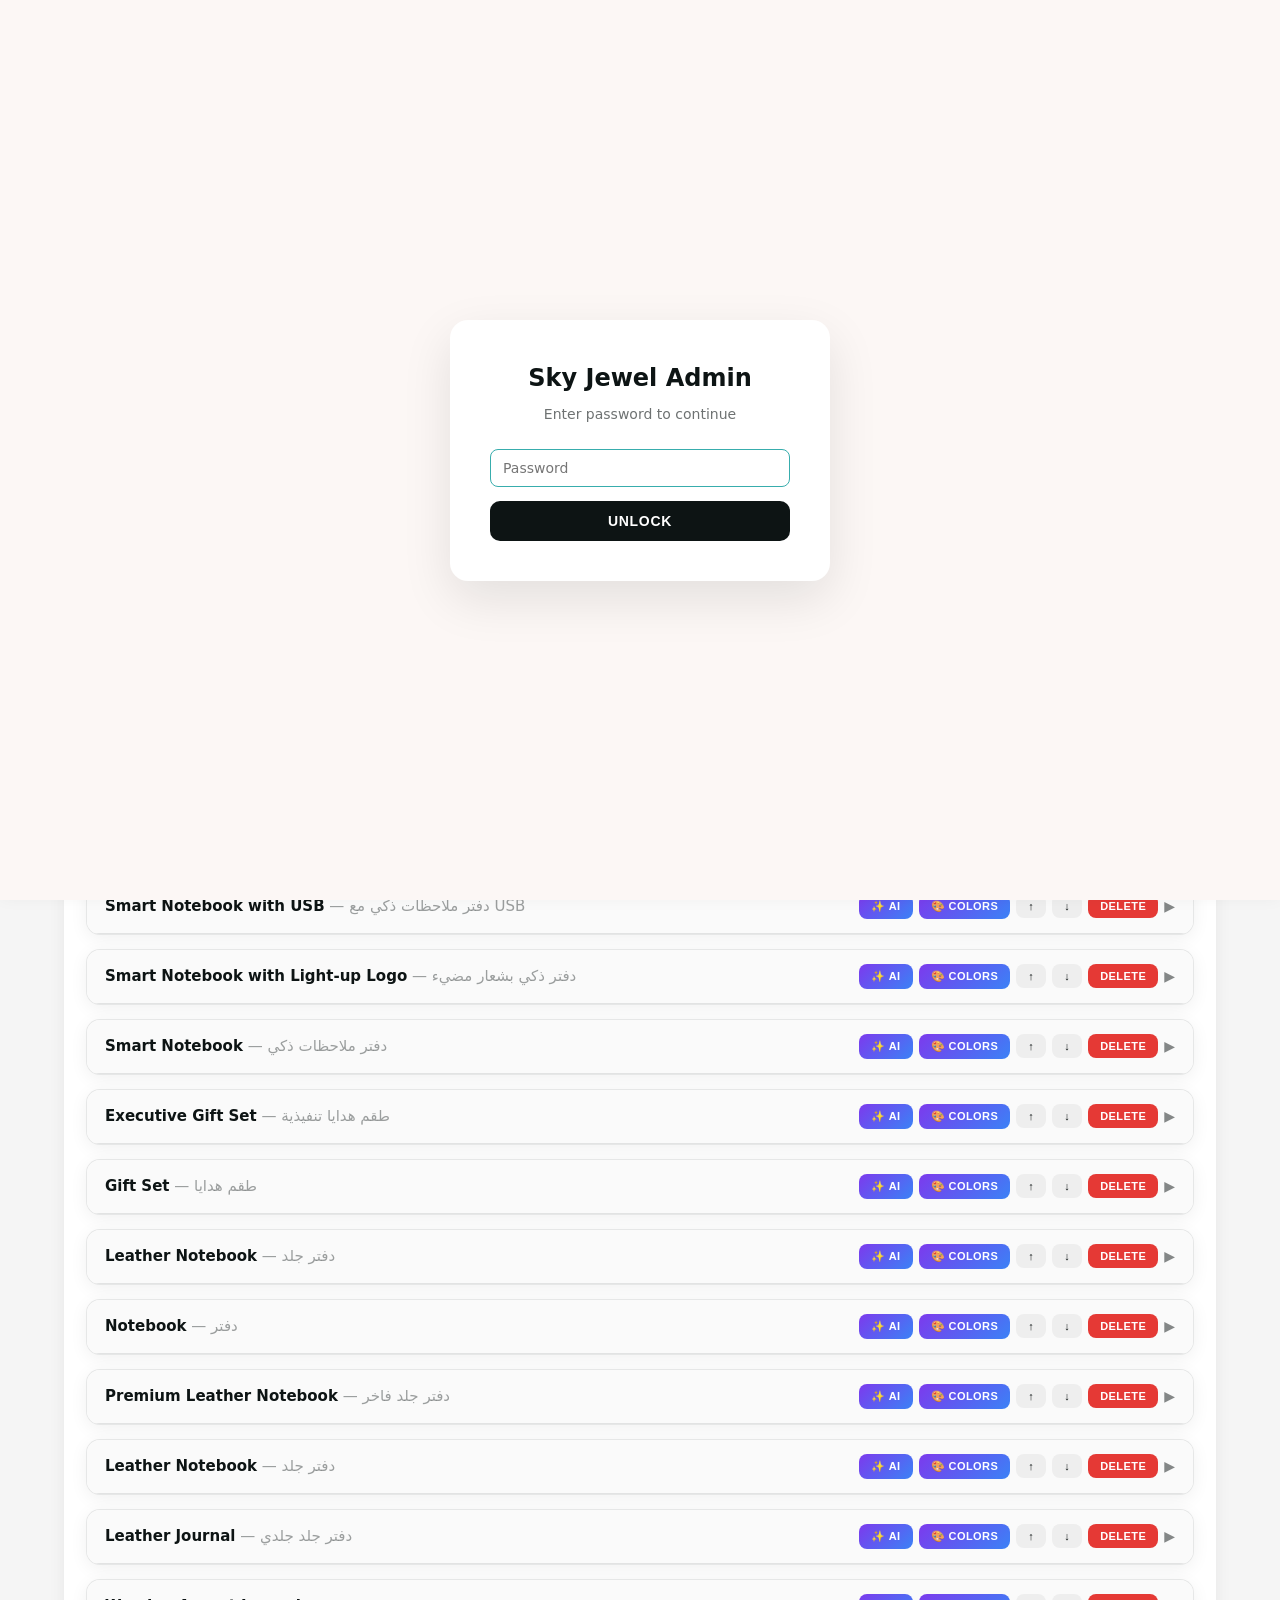
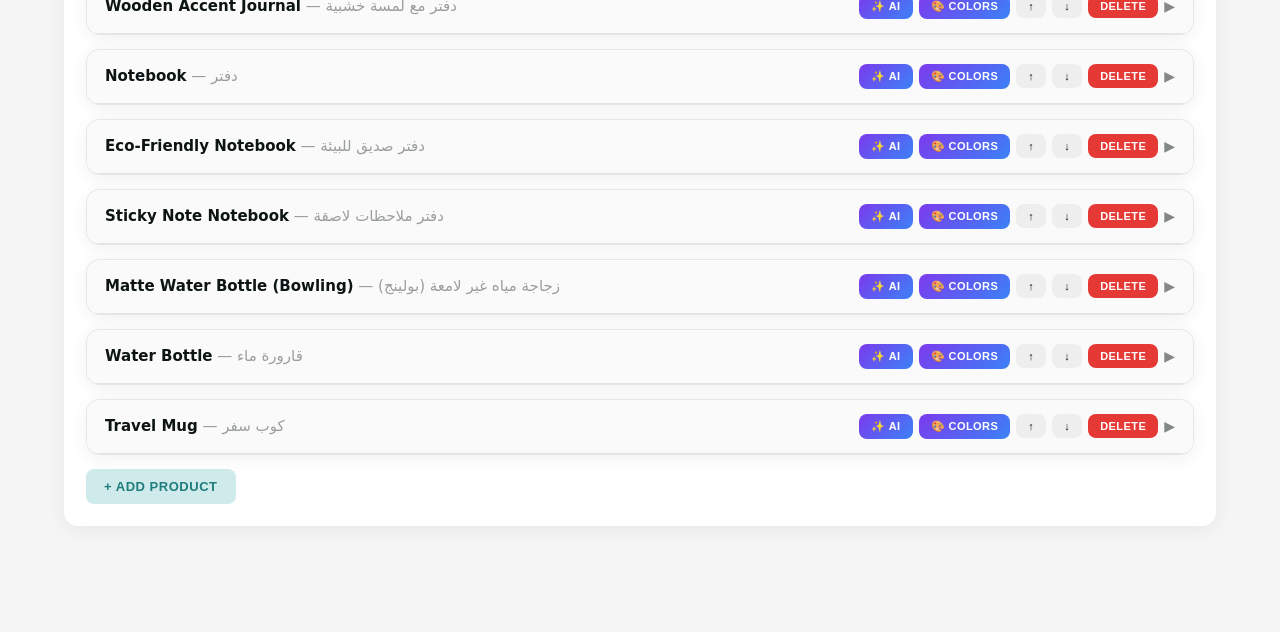
==== commit 094d194b: "Add files via upload" ====
--- a/admin.html
+++ b/admin.html
@@ -199,9 +199,12 @@
   </div>
 
   <div class="card" id="pendingCard" style="display:none">
-    <h2>Pending Image Files</h2>
-    <p style="font-size:13px;color:rgba(13,20,20,.6);margin-bottom:10px">
-      You uploaded these images. Click <strong>Download</strong> for each, then place them inside the
+    <div style="display:flex;align-items:center;justify-content:space-between;gap:12px;flex-wrap:wrap">
+      <h2 style="margin:0">Pending Image Files</h2>
+      <button class="btn btn--add btn--small" id="btnDownloadAll" type="button">⬇ Download all</button>
+    </div>
+    <p style="font-size:13px;color:rgba(13,20,20,.6);margin:10px 0">
+      You uploaded these images. Click <strong>Download all</strong> (or each one individually), then place them inside the
       <code>images/</code> folder of your project before pushing to GitHub.
     </p>
     <div class="pending-images"><ul id="pendingList"></ul></div>
@@ -659,6 +662,56 @@
   document.body.appendChild(a); a.click(); a.remove();
 });
 
+/* Download ALL pending as a single ZIP */
+function loadJSZip(){
+  return new Promise((resolve, reject) => {
+    if (window.JSZip) return resolve(window.JSZip);
+    const s = document.createElement('script');
+    s.src = 'https://cdn.jsdelivr.net/npm/jszip@3.10.1/dist/jszip.min.js';
+    s.onload = () => resolve(window.JSZip);
+    s.onerror = () => reject(new Error('Failed to load JSZip'));
+    document.head.appendChild(s);
+  });
+}
+function dataUrlToBlob(dataUrl){
+  const [meta, b64] = dataUrl.split(',');
+  const mime = (meta.match(/data:([^;]+)/) || [,'application/octet-stream'])[1];
+  const bin = atob(b64);
+  const arr = new Uint8Array(bin.length);
+  for (let i=0;i<bin.length;i++) arr[i] = bin.charCodeAt(i);
+  return new Blob([arr], { type: mime });
+}
+$('btnDownloadAll').addEventListener('click', async () => {
+  if (pendingImages.size === 0){ toast('Nothing to download'); return; }
+  const btn = $('btnDownloadAll'); btn.disabled = true; const orig = btn.textContent; btn.textContent = 'Zipping…';
+  try {
+    const JSZip = await loadJSZip();
+    const zip = new JSZip();
+    const folder = zip.folder('images');
+    for (const [filename, dataUrl] of pendingImages.entries()){
+      folder.file(filename, dataUrlToBlob(dataUrl));
+    }
+    const blob = await zip.generateAsync({ type: 'blob' });
+    const url = URL.createObjectURL(blob);
+    const a = document.createElement('a'); a.href = url; a.download = 'sky-jewel-images.zip';
+    document.body.appendChild(a); a.click(); a.remove();
+    setTimeout(() => URL.revokeObjectURL(url), 1000);
+    toast(`Downloaded ${pendingImages.size} image(s) as ZIP`);
+  } catch (err){
+    alert('Download failed: ' + err.message + '\nFalling back to individual downloads.');
+    // Fallback: trigger each one with delay
+    let i = 0;
+    for (const [filename, dataUrl] of pendingImages.entries()){
+      setTimeout(() => {
+        const a = document.createElement('a'); a.href = dataUrl; a.download = filename;
+        document.body.appendChild(a); a.click(); a.remove();
+      }, i++ * 250);
+    }
+  } finally {
+    btn.disabled = false; btn.textContent = orig;
+  }
+});
+
 /* Add product */
 $('btnAddProduct').addEventListener('click', () => {
   state.products.push({
@@ -792,26 +845,9 @@
   if (!hint && !hasImage){ toast('Add an image or describe the product first'); return; }
   const btn = $('aiGenerate'); btn.disabled = true; btn.textContent = 'Generating…';
   try {
-    // Resolve first image to a usable form for the AI
+    // Resolve first image (compressed) for the AI
     const firstImg = (p.images||[]).find(im => im.url);
-    let imageData = null;
-    if (firstImg){
-      const filename = (firstImg.url || '').replace(/^images\//,'');
-      if (pendingImages.has(filename)){
-        imageData = pendingImages.get(filename);  // base64 data URL
-      } else if (/^https?:\/\//i.test(firstImg.url)){
-        imageData = firstImg.url;  // public URL
-      } else {
-        // local relative path - try to fetch and convert to base64 so the API can see it
-        try {
-          const r = await fetch(firstImg.url);
-          if (r.ok){
-            const blob = await r.blob();
-            imageData = await new Promise(res => { const fr = new FileReader(); fr.onload = e => res(e.target.result); fr.readAsDataURL(blob); });
-          }
-        } catch {}
-      }
-    }
+    const imageData = firstImg ? await resolveImageForAI(firstImg.url) : null;
     const result = await callAI(hint, imageData);
     p.name = { en: result.name?.en || p.name.en, ar: result.name?.ar || p.name.ar };
     p.description = { en: result.description?.en || p.description.en, ar: result.description?.ar || p.description.ar };
@@ -845,14 +881,48 @@
 async function resolveImageForAI(url){
   if (!url) return null;
   const filename = url.replace(/^images\//,'');
-  if (pendingImages.has(filename)) return pendingImages.get(filename);
-  if (/^https?:\/\//i.test(url)) return url;
-  try {
-    const r = await fetch(url);
-    if (!r.ok) return null;
-    const blob = await r.blob();
-    return await new Promise(res => { const fr = new FileReader(); fr.onload = e => res(e.target.result); fr.readAsDataURL(blob); });
-  } catch { return null; }
+  let dataUrl = null;
+  if (pendingImages.has(filename)) dataUrl = pendingImages.get(filename);
+  else if (/^https?:\/\//i.test(url)){
+    // Public URL: download and convert so we can downscale it
+    try {
+      const r = await fetch(url);
+      if (!r.ok) return url;  // fallback: let API fetch it
+      const blob = await r.blob();
+      dataUrl = await new Promise(res => { const fr = new FileReader(); fr.onload = e => res(e.target.result); fr.readAsDataURL(blob); });
+    } catch { return url; }
+  } else {
+    try {
+      const r = await fetch(url);
+      if (!r.ok) return null;
+      const blob = await r.blob();
+      dataUrl = await new Promise(res => { const fr = new FileReader(); fr.onload = e => res(e.target.result); fr.readAsDataURL(blob); });
+    } catch { return null; }
+  }
+  return await compressForAI(dataUrl);
+}
+
+/* Downscale + re-encode as JPEG to fit within API request size limits */
+function compressForAI(dataUrl, maxDim = 768, quality = 0.82){
+  return new Promise(resolve => {
+    if (!dataUrl) return resolve(null);
+    const img = new Image();
+    img.onload = () => {
+      let { width: w, height: h } = img;
+      const scale = Math.min(1, maxDim / Math.max(w, h));
+      w = Math.round(w * scale); h = Math.round(h * scale);
+      const canvas = document.createElement('canvas');
+      canvas.width = w; canvas.height = h;
+      const ctx = canvas.getContext('2d');
+      // White background so transparent PNGs render correctly as JPEG
+      ctx.fillStyle = '#ffffff';
+      ctx.fillRect(0, 0, w, h);
+      ctx.drawImage(img, 0, 0, w, h);
+      resolve(canvas.toDataURL('image/jpeg', quality));
+    };
+    img.onerror = () => resolve(dataUrl);  // fallback to original
+    img.src = dataUrl;
+  });
 }
 
 /* ===== Detect colors from images using vision AI ===== */
@@ -875,22 +945,53 @@
   }
   if (!resolved.length){ alert('Could not load any images for analysis'); return; }
 
-  const colorList = state.config.colors.map(c => `${c.id} (${c.name.en}, hex ${c.hex})`).join(', ');
-  const sys = `You analyze product photos and identify the dominant product color (ignoring the background).
-For EACH image in order, choose the BEST matching color id from this master list (must be an exact id from the list):
+  const colorList = state.config.colors.map(c => `- ${c.id}  |  name: ${c.name.en}  |  hex: ${c.hex}`).join('\n');
+  const sys = `You are a precise color-identification expert for product photography.
+
+TASK
+For each image, identify the dominant BODY / BASE color of the MAIN product object and return the closest matching colorId from the master list.
+
+WHAT TO LOOK AT
+- Focus only on the largest continuous surface of the main product (the body/shell).
+- For bottles/mugs/cups: judge the main exterior body, not the lid, cap, handle, or accents.
+- For bags/apparel/boxes: judge the main fabric/material, not straps, zippers, or trims.
+
+WHAT TO IGNORE
+- The background (white studio, gradient, table, shadows, floor).
+- Printed logos, text, stickers, labels, brand marks on the product.
+- Lid, cap, handle, button, screw-top, base ring, or any small accent piece.
+- Reflections, glare, highlights, and lighting tints (do not confuse warm light with gold/orange).
+- Shadows on the product (do not confuse a shadowed white with gray).
+
+MATCHING RULES
+- You MUST pick exactly ONE id from this master list (no inventing):
 ${colorList}
-Reply with ONLY valid JSON, exact shape:
+- Match by comparing the true material color to each option's hex. Mentally compute perceived RGB distance to each hex and pick the closest.
+- Metallics: silver/chrome -> closest to "white" or "gray" depending on tone; gold/brass -> "gold"; rose-gold -> "gold" unless a pink option exists.
+- Off-whites, creams, ivories, light beige -> "white" (unless a closer beige exists).
+- Charcoal, dark slate, very dark gray -> "black".
+- Light/medium gray -> "gray".
+- Teal/turquoise/cyan -> closest of "green" or "royal-blue" by hue.
+- Dark blue (navy/midnight) -> "navy-blue"; medium/bright blue -> "royal-blue".
+- Maroon/burgundy/wine -> "red"; bright crimson/scarlet -> "red".
+- Mustard/amber -> "gold"; bright pumpkin/coral -> "orange".
+- If the product has TWO equally large color areas, pick the darker/more saturated one (it's usually the brand color).
+- If genuinely unsure between two options, pick the one whose hex is numerically closest.
+
+OUTPUT FORMAT
+Reply with ONLY valid JSON. No markdown, no prose, no code fences, no explanation.
+Exact shape:
 {"matches":[{"imageIndex":0,"colorId":"<id>"},{"imageIndex":1,"colorId":"<id>"}]}
-The imageIndex must correspond to the order images are shown (0-based). Use only colorIds from the list above.`;
-
-  const userContent = [{ type: 'text', text: `Analyze these ${resolved.length} product images and return the JSON.` }];
+imageIndex is 0-based and matches the order images appear in the user message.`;
+
+  const userContent = [{ type: 'text', text: `Identify the dominant body color of the main product in each of the ${resolved.length} image(s). Return only the JSON.` }];
   resolved.forEach(r => userContent.push({ type: 'image_url', image_url: { url: r.data } }));
 
   const endpoint = s.provider === 'custom' ? s.endpoint : ENDPOINTS[s.provider];
   const body = {
     model: s.visionModel || DEFAULT_VISION_MODELS[s.provider],
     messages: [{ role: 'system', content: sys }, { role: 'user', content: userContent }],
-    temperature: 0.2
+    temperature: 0
   };
 
   try {
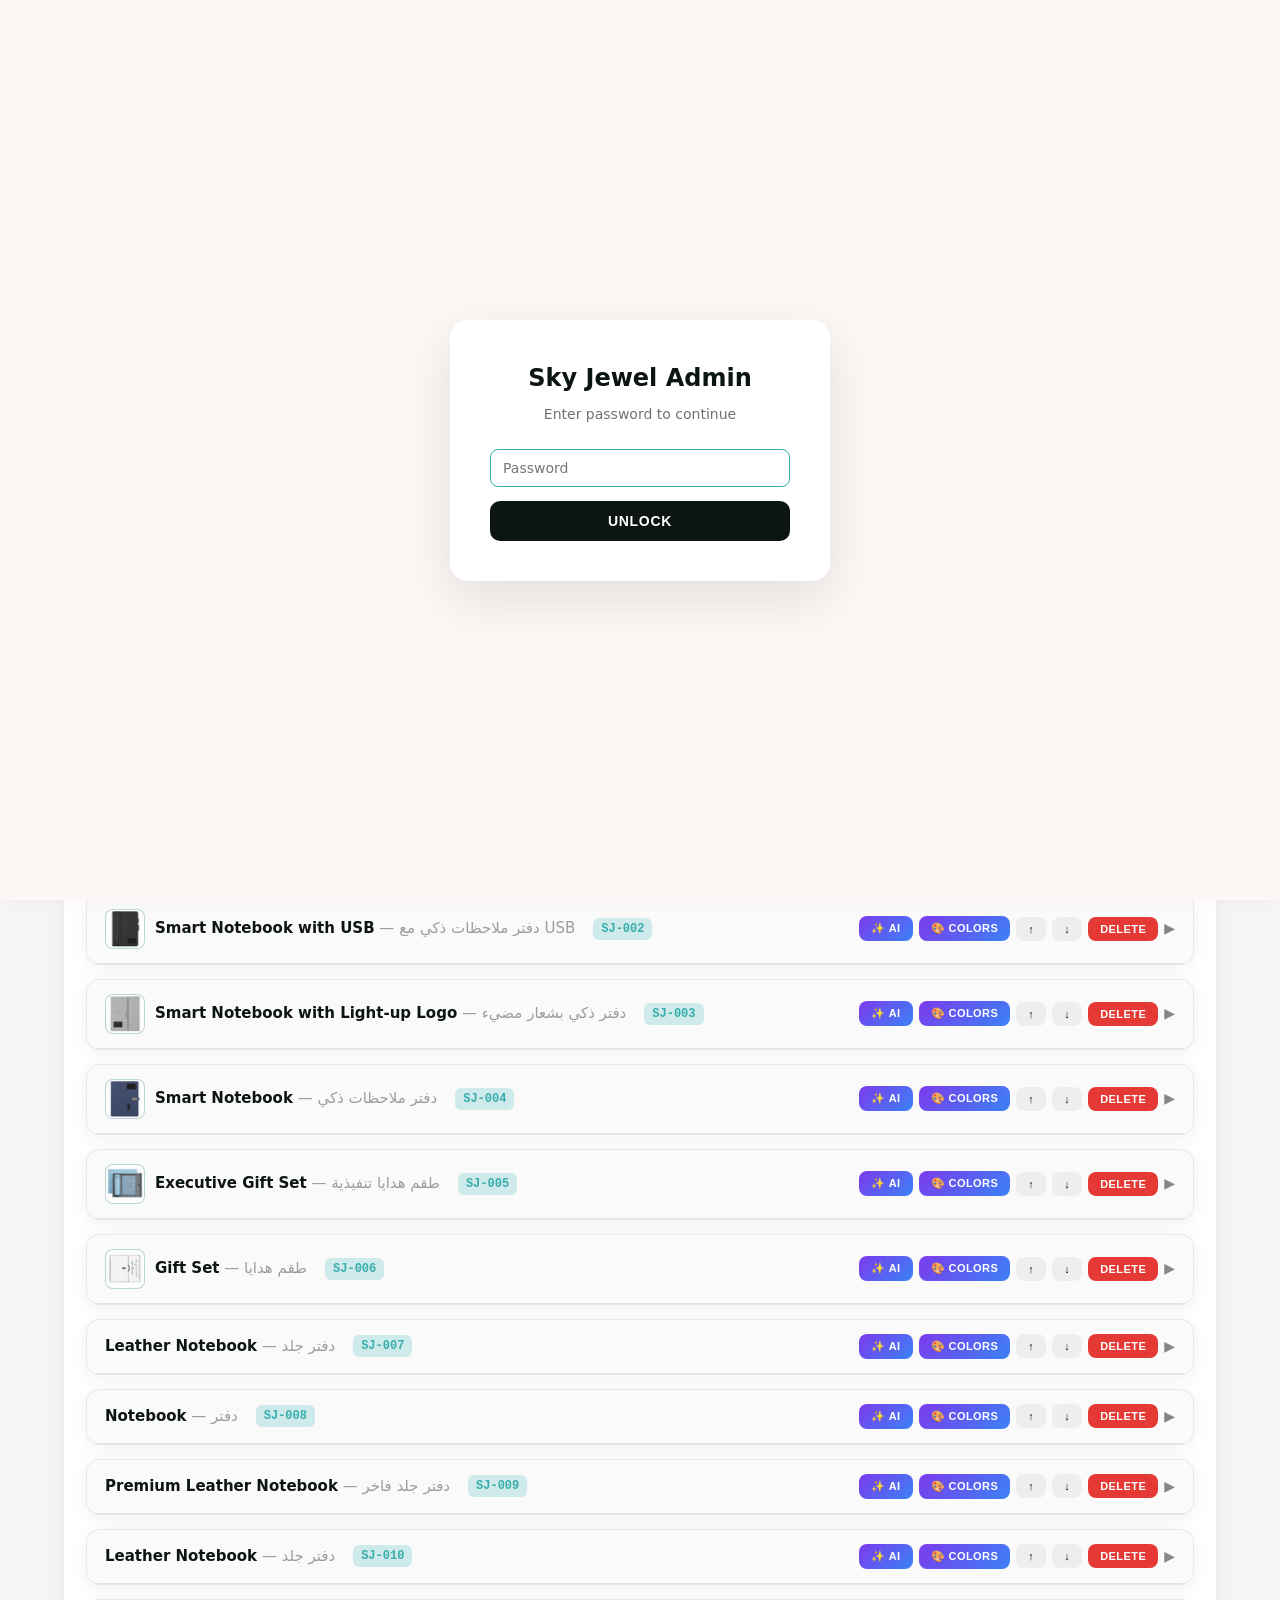
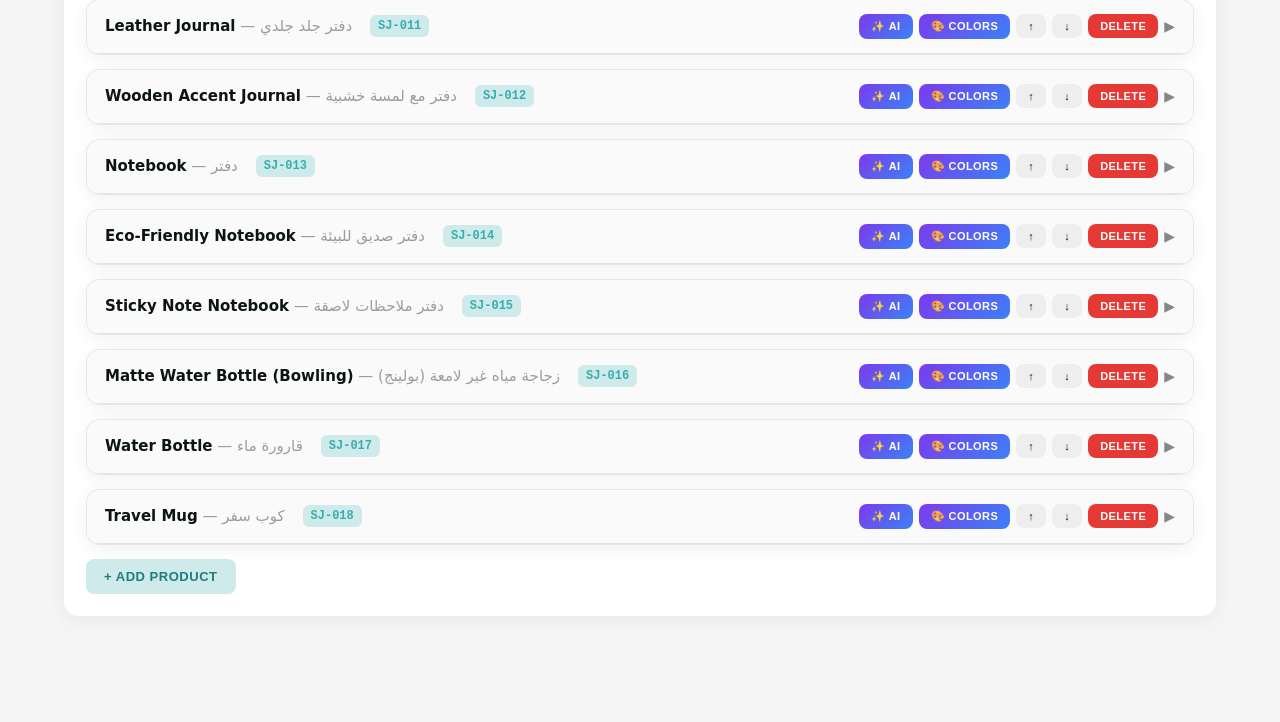
==== commit c89c1e27: "Add files via upload" ====
--- a/admin.html
+++ b/admin.html
@@ -280,6 +280,12 @@
 const escapeAttr = s => escapeHtml(s);
 const slug = s => String(s||'').toLowerCase().trim().replace(/[^a-z0-9]+/g,'-').replace(/^-|-$/g,'') || 'c';
 const newId = () => 'p' + Math.random().toString(36).slice(2,8);
+function nextItemCode(){
+  const codes = (state.products||[]).map(p => p.itemCode).filter(Boolean);
+  const nums = codes.map(c => parseInt(c.replace(/\D/g,''), 10)).filter(n => !isNaN(n));
+  const next = (nums.length ? Math.max(...nums) : 0) + 1;
+  return 'SJ-' + String(next).padStart(3, '0');
+}
 
 const DEFAULT = {
   config: { colors: [], sections: [], types: [] },
@@ -305,6 +311,7 @@
   if (typeof p.sectionId !== 'string') p.sectionId = '';
   if (typeof p.typeId !== 'string') p.typeId = '';
   if (typeof p.subtypeId !== 'string') p.subtypeId = '';
+  if (!p.itemCode) p.itemCode = nextItemCode();
   return p;
 }
 
@@ -378,6 +385,7 @@
         <h3>
           ${thumb ? `<img src="${escapeAttr(thumb)}" class="thumb" alt="" onerror="this.style.display='none'" />` : `<span class="thumb"></span>`}
           <span>${escapeHtml(p.name?.en || 'Untitled')}<span style="color:rgba(13,20,20,.4);font-weight:400"> — ${escapeHtml(p.name?.ar || '')}</span></span>
+          <code style="background:var(--teal-soft);color:var(--teal);padding:2px 8px;border-radius:6px;font-size:12px;margin-inline-start:8px">${escapeHtml(p.itemCode || '')}</code>
         </h3>
         <div class="prod__actions">
           <button class="btn btn--ai btn--small" data-act="ai" title="AI fill from text or image">✨ AI</button>
@@ -390,6 +398,8 @@
       </div>
       <div class="prod__body">
         <div class="grid-2">
+          <div><label>Item Code</label><input type="text" data-field="itemCode" value="${escapeAttr(p.itemCode || '')}" /></div>
+          <div></div>
           <div><label>Name (English)</label><input type="text" data-field="name.en" value="${escapeAttr(p.name?.en || '')}" /></div>
           <div><label>Name (Arabic)</label><input type="text" data-field="name.ar" value="${escapeAttr(p.name?.ar || '')}" dir="rtl" /></div>
           <div><label>Description (English)</label><textarea data-field="description.en">${escapeHtml(p.description?.en || '')}</textarea></div>
@@ -515,9 +525,36 @@
 function safeFilename(name){ return name.toLowerCase().replace(/[^a-z0-9.-]+/g,'-').replace(/-+/g,'-'); }
 function readFileAsDataURL(file){ return new Promise((res, rej) => { const r = new FileReader(); r.onload = e => res(e.target.result); r.onerror = rej; r.readAsDataURL(file); }); }
 
+function compressImage(dataUrl, maxDim = 1600, quality = 0.88){
+  return new Promise(resolve => {
+    if (!dataUrl) return resolve(dataUrl);
+    const img = new Image();
+    img.onload = () => {
+      let { width: w, height: h } = img;
+      const scale = Math.min(1, maxDim / Math.max(w, h));
+      if (scale >= 1) return resolve(dataUrl); // already small enough
+      w = Math.round(w * scale); h = Math.round(h * scale);
+      const canvas = document.createElement('canvas');
+      canvas.width = w; canvas.height = h;
+      const ctx = canvas.getContext('2d');
+      ctx.fillStyle = '#ffffff';
+      ctx.fillRect(0, 0, w, h);
+      ctx.drawImage(img, 0, 0, w, h);
+      resolve(canvas.toDataURL('image/jpeg', quality));
+    };
+    img.onerror = () => resolve(dataUrl);
+    img.src = dataUrl;
+  });
+}
+
 async function attachImageToProduct(idx, file){
-  const safeName = safeFilename(file.name);
-  const dataUrl = await readFileAsDataURL(file);
+  let safeName = safeFilename(file.name);
+  const ext = safeName.split('.').pop().toLowerCase();
+  if (['png','jpg','jpeg','webp','bmp','gif'].includes(ext)){
+    safeName = safeName.replace(/\.[^.]+$/, '.jpg');
+  }
+  const rawDataUrl = await readFileAsDataURL(file);
+  const dataUrl = await compressImage(rawDataUrl);
   pendingImages.set(safeName, dataUrl);
   if (!state.products[idx].images) state.products[idx].images = [];
   state.products[idx].images.push({ url: 'images/' + safeName });
@@ -716,6 +753,7 @@
 $('btnAddProduct').addEventListener('click', () => {
   state.products.push({
     id: newId(),
+    itemCode: nextItemCode(),
     sectionId: '',
     typeId: '',
     subtypeId: '',
@@ -936,8 +974,8 @@
 
   toast('Analyzing images…', 4000);
 
-  // Resolve up to 5 images (model limit for vision)
-  const slice = imgs.slice(0, 5);
+  // Resolve up to 20 images for vision analysis
+  const slice = imgs.slice(0, 20);
   const resolved = [];
   for (let i = 0; i < slice.length; i++){
     const data = await resolveImageForAI(slice[i].url);
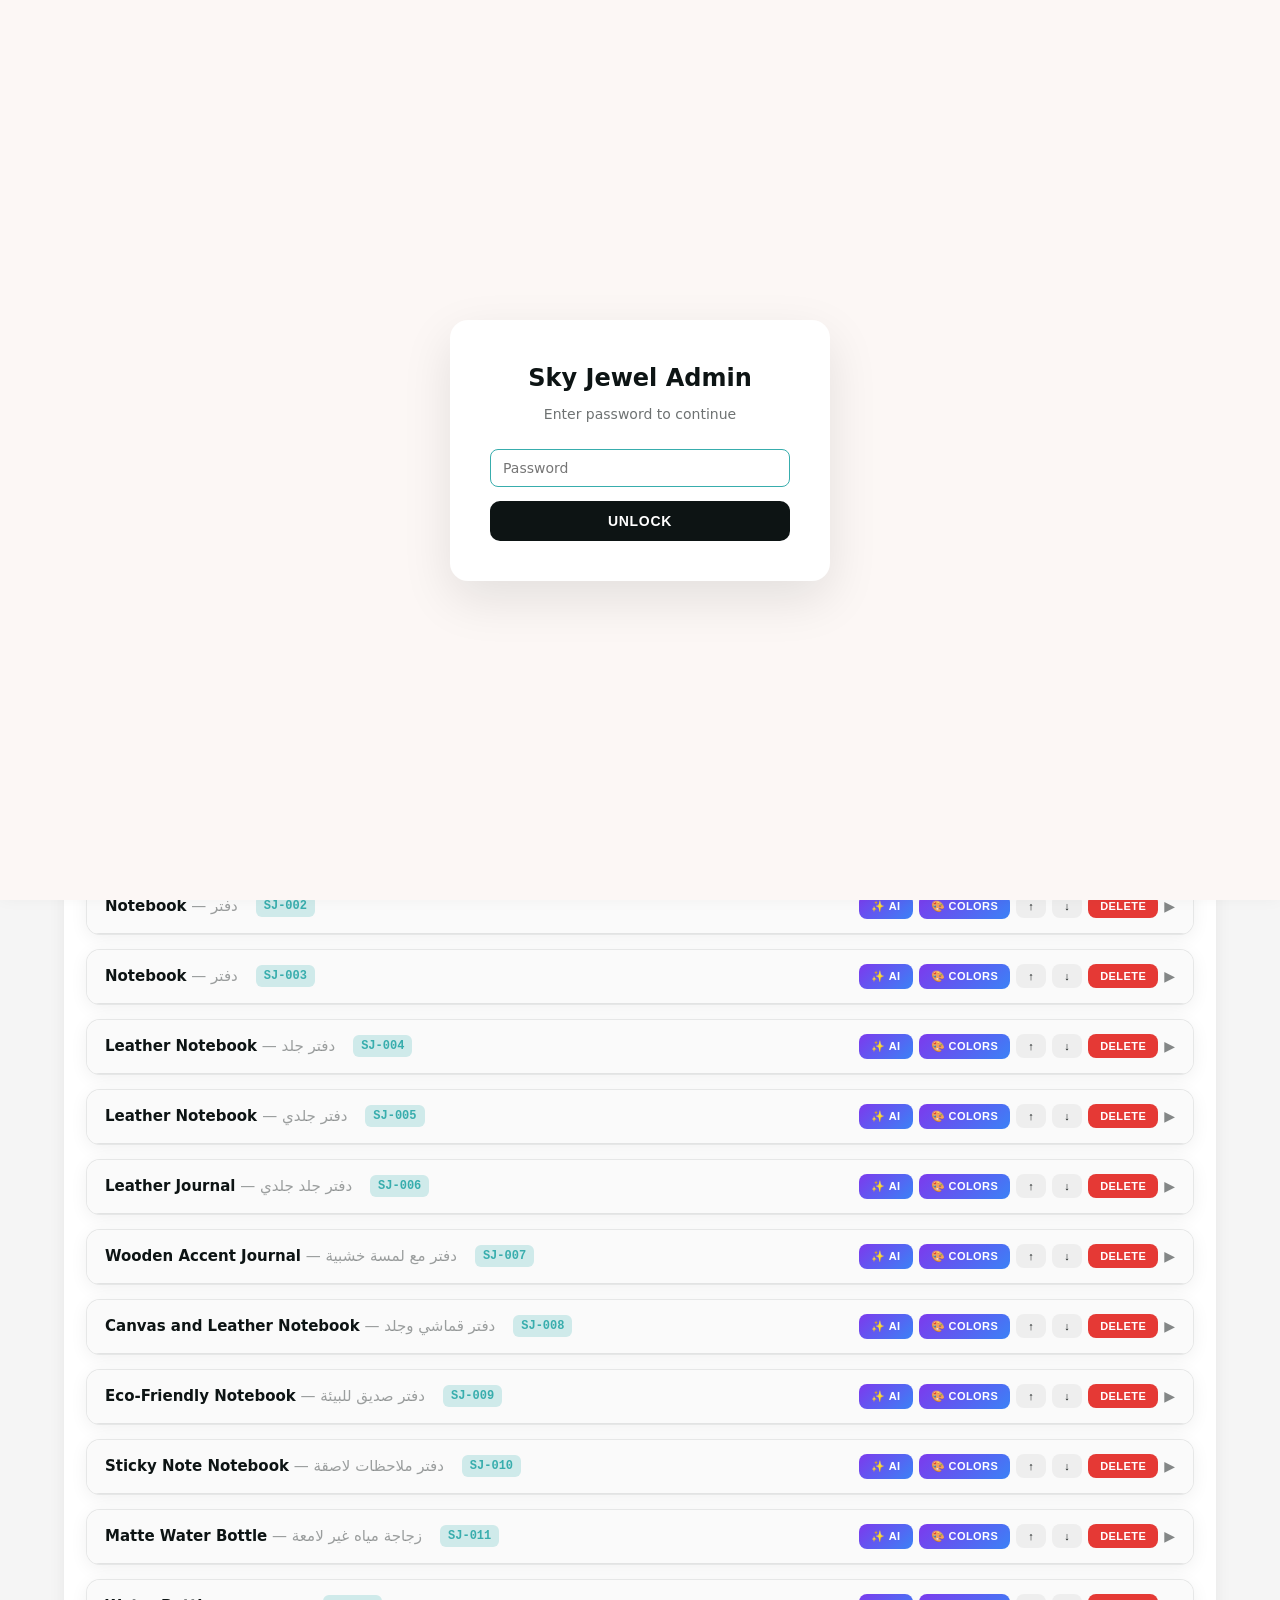
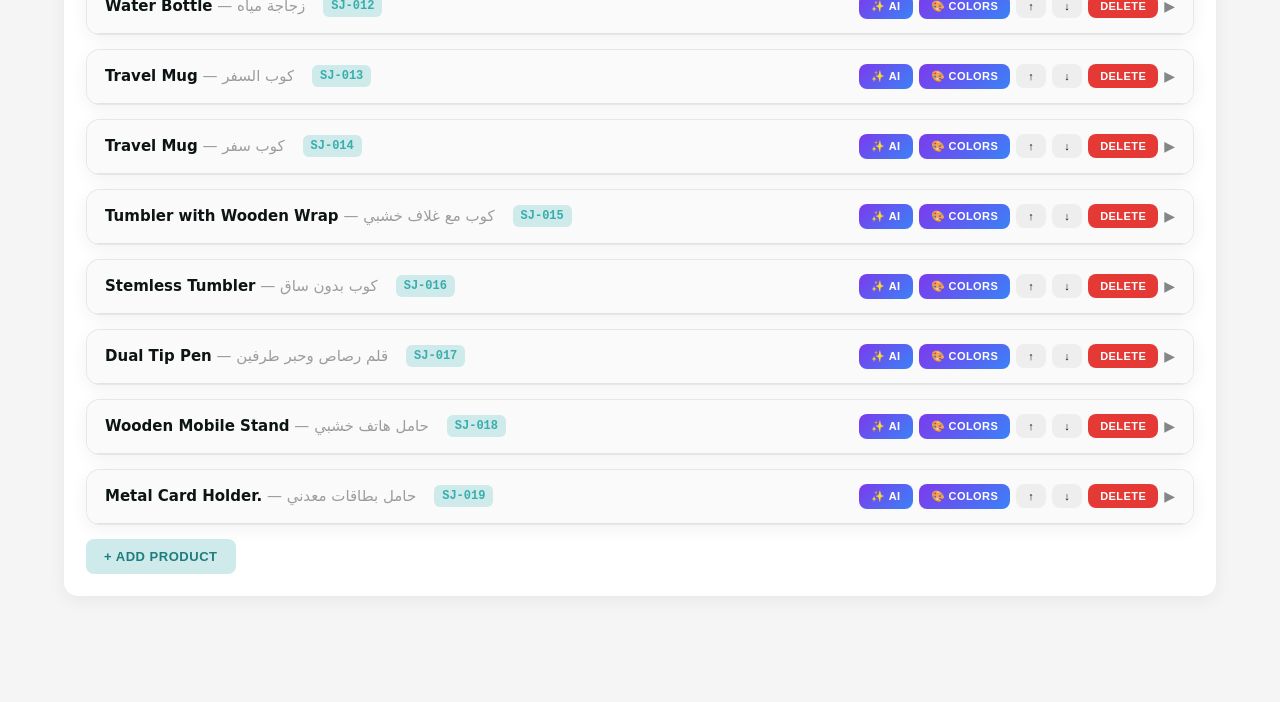
==== commit c1514310: "Add files via upload" ====
--- a/admin.html
+++ b/admin.html
@@ -971,11 +971,11 @@
   const imgs = (p.images||[]).filter(im => im.url);
   if (!imgs.length){ toast('Add at least one image first'); return; }
   if (!(state.config.colors||[]).length){ toast('No master colors configured'); return; }
-
-  toast('Analyzing images…', 4000);
-
-  // Resolve up to 20 images for vision analysis
-  const slice = imgs.slice(0, 20);
+  if (imgs.length > 5){ toast(`Analyzing first 5 of ${imgs.length} images (model limit)`, 4000); }
+  else { toast('Analyzing images…', 4000); }
+
+  // Vision model limit: 5 images per request
+  const slice = imgs.slice(0, 5);
   const resolved = [];
   for (let i = 0; i < slice.length; i++){
     const data = await resolveImageForAI(slice[i].url);
